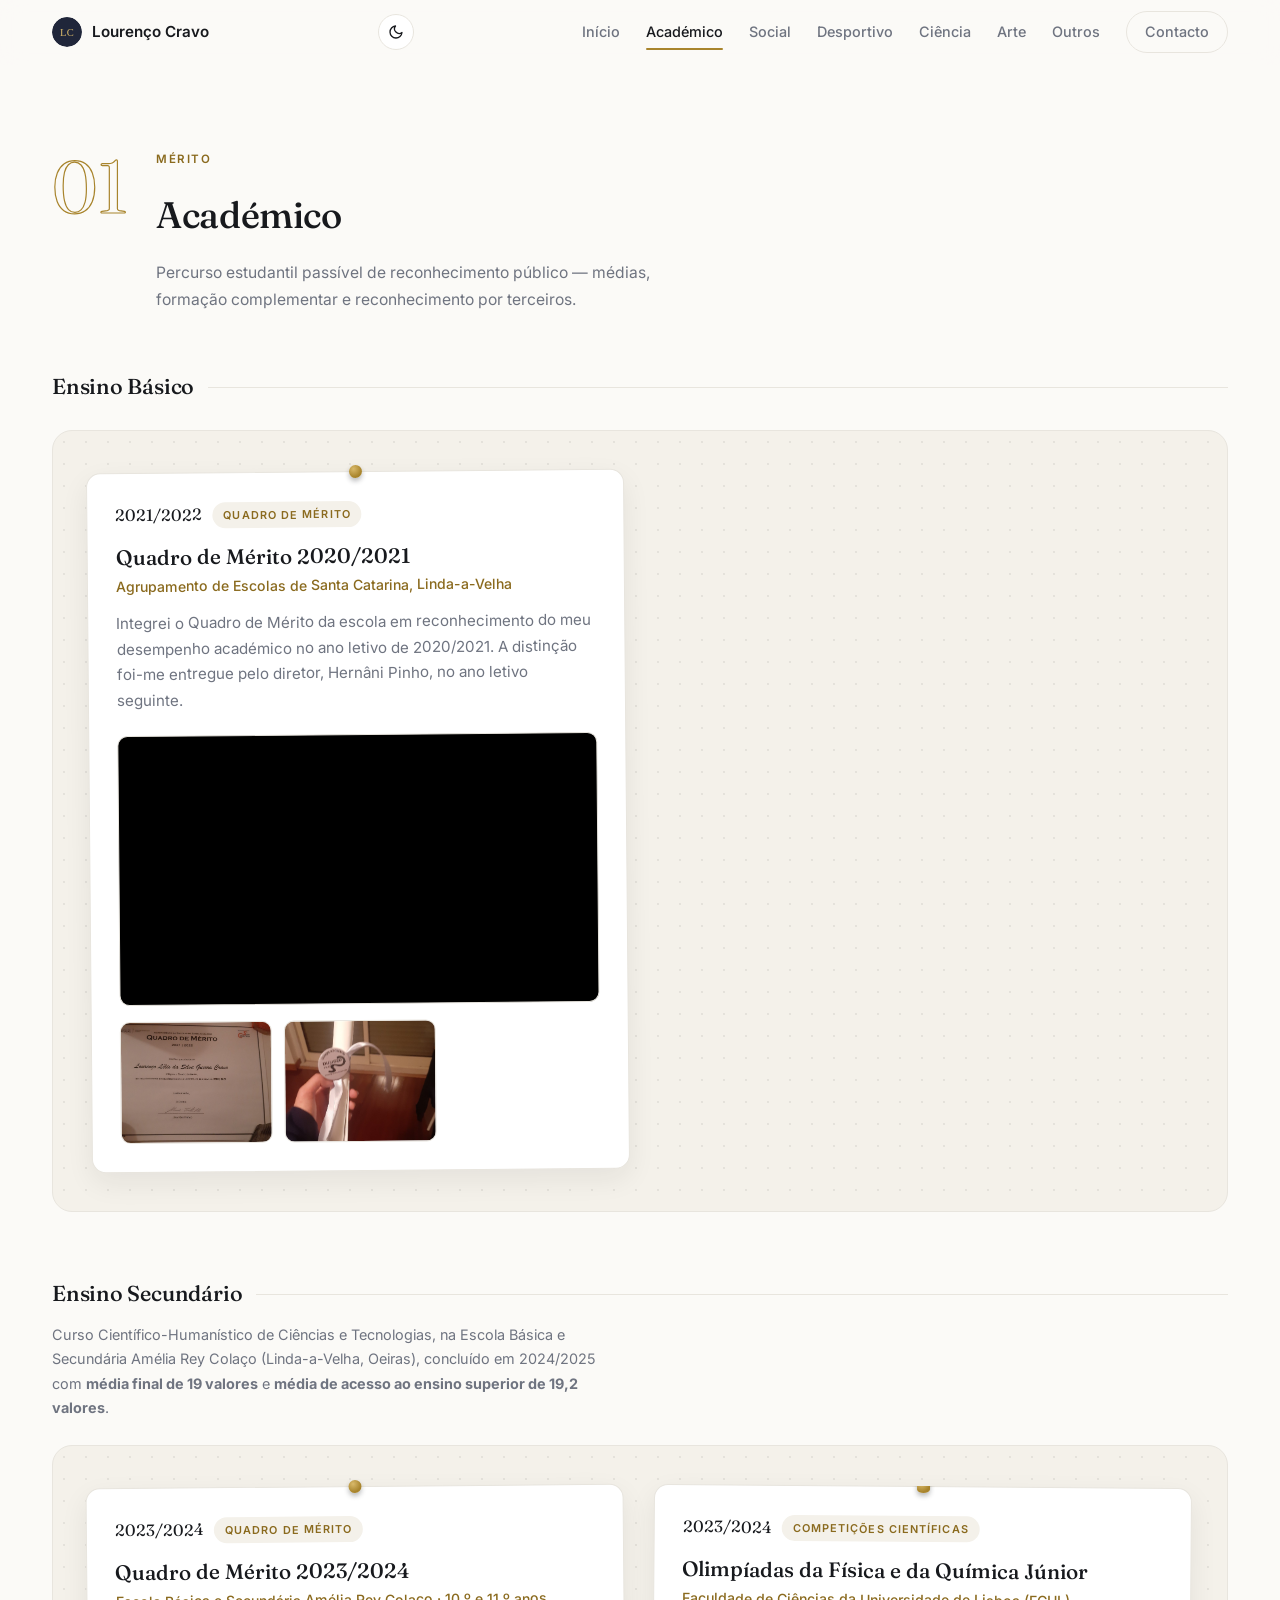
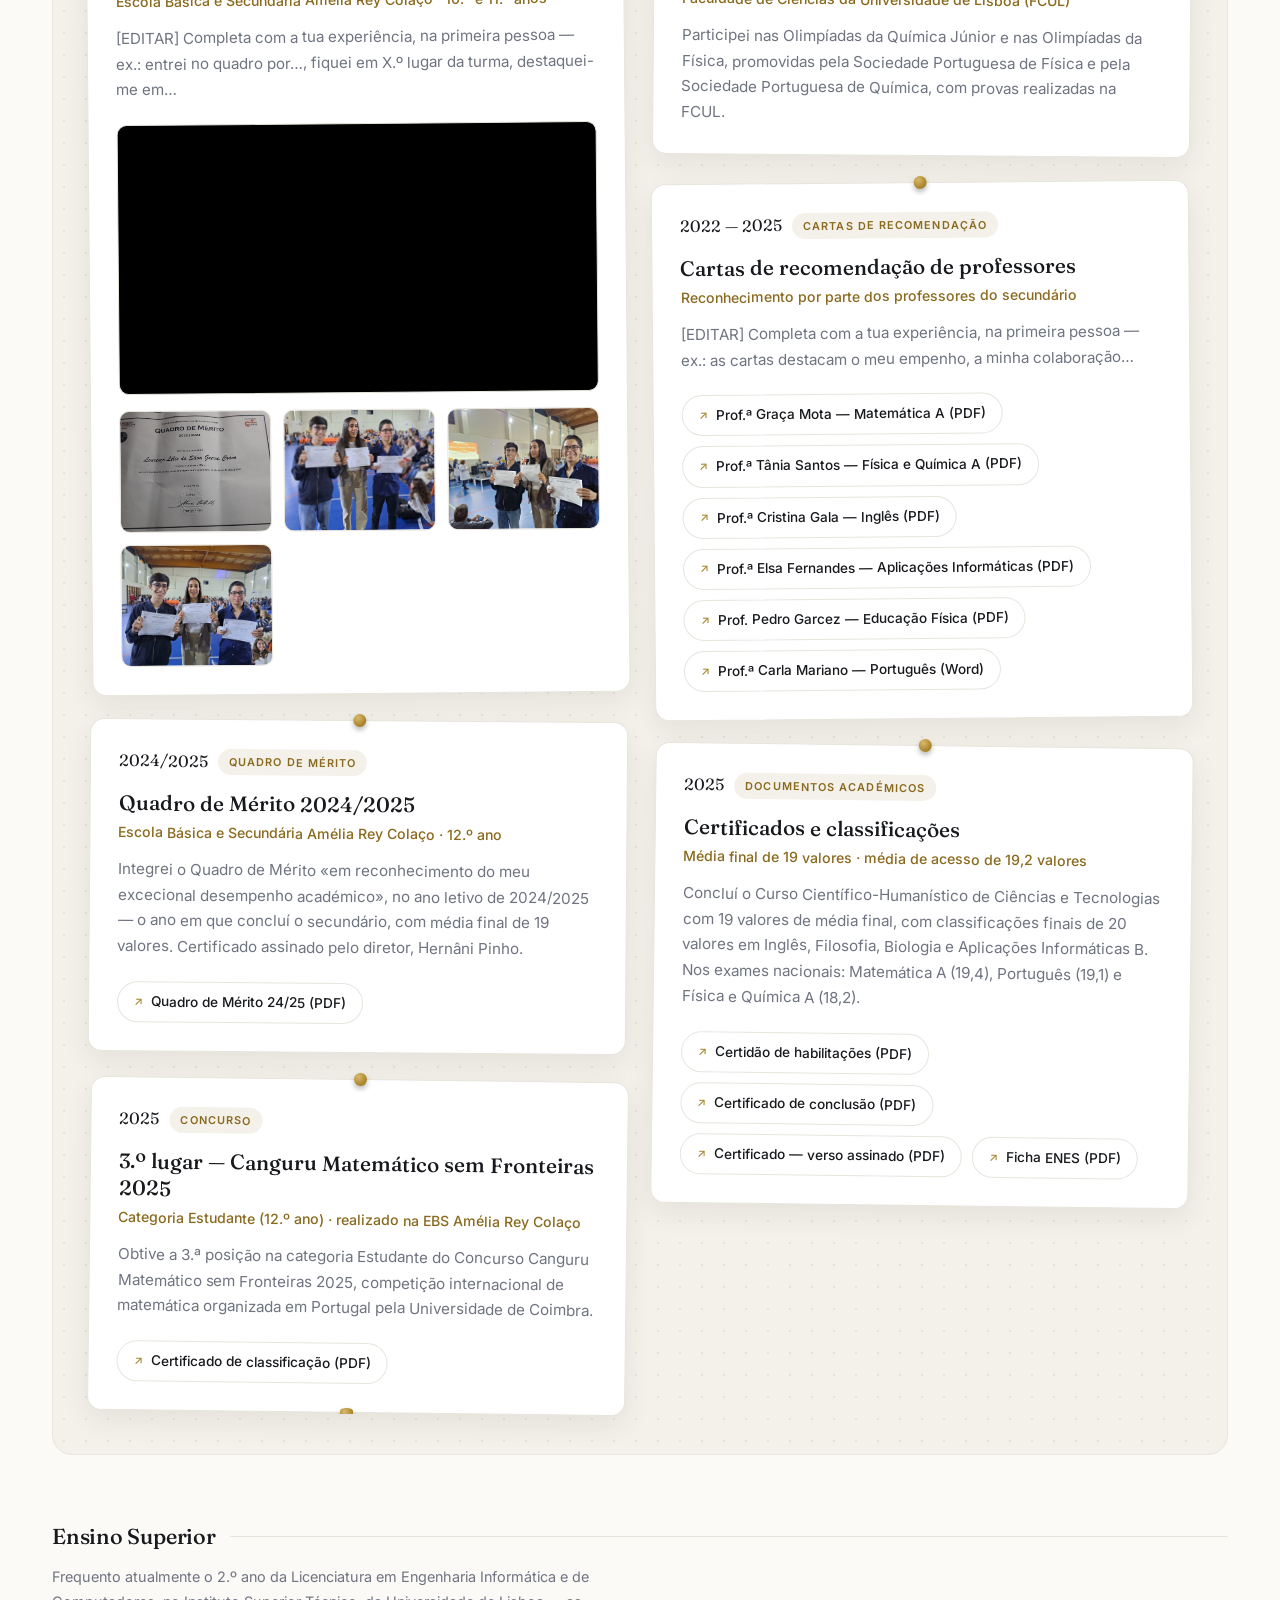
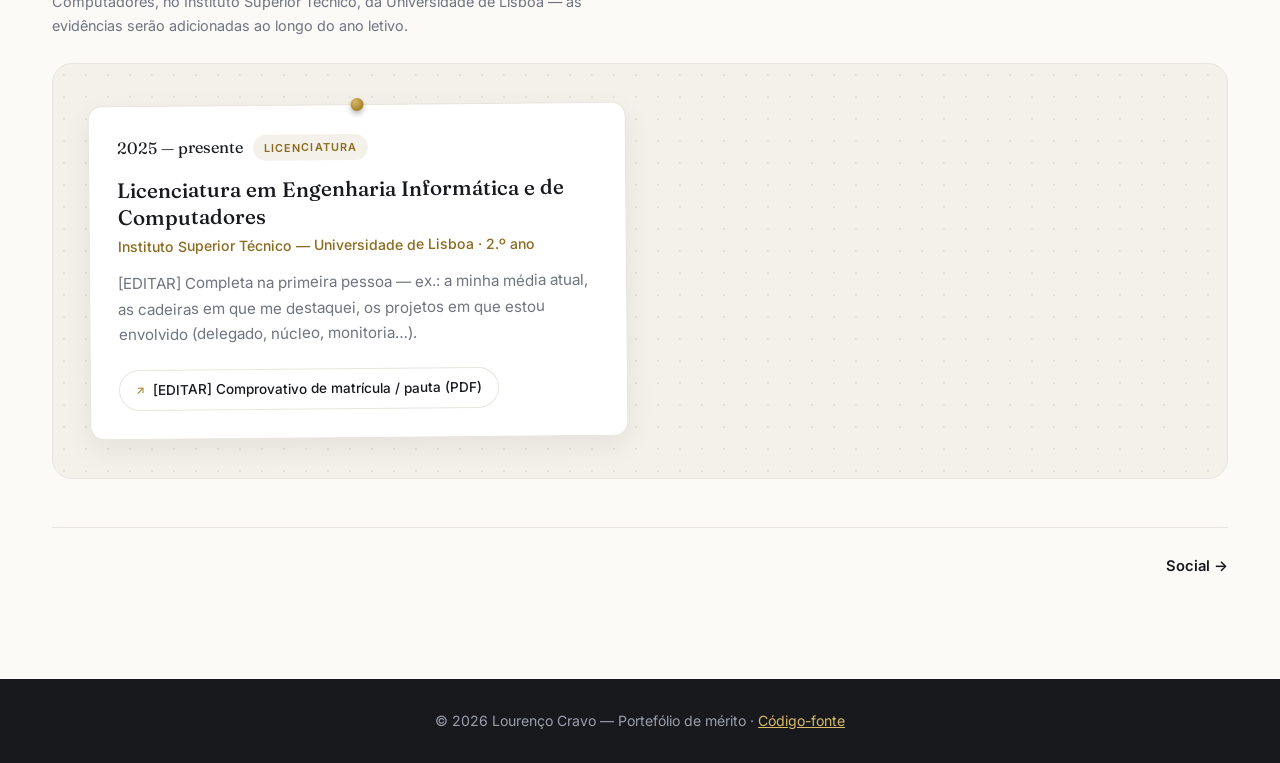
==== academico.html @ 65424a10 "Corrige alternador de tema: cache-busting de css/js (browsers tinham versões antigas em cache) e íco" ====
<!DOCTYPE html>
<html lang="pt">
<head>
  <meta charset="UTF-8">
  <meta name="viewport" content="width=device-width, initial-scale=1.0">
  <title>Mérito Académico — Lourenço Cravo</title>
  <meta name="description" content="Percurso académico de Lourenço Cravo: Quadros de Mérito no ensino básico e secundário, média final de 19 valores, média de acesso de 19,2 e 3.º lugar no Canguru Matemático 2025.">
  <meta property="og:title" content="Mérito Académico — Lourenço Cravo">
  <meta property="og:description" content="Quadros de Mérito, média final de 19 valores no secundário, média de acesso de 19,2 e 3.º lugar no Canguru Matemático 2025.">
  <meta property="og:type" content="website">
  <meta property="og:url" content="https://l-cravo.github.io/personal-portefolio/academico.html">
  <link rel="icon" href="assets/img/avatar.svg" type="image/svg+xml">
  <link rel="preconnect" href="https://fonts.googleapis.com">
  <link rel="preconnect" href="https://fonts.gstatic.com" crossorigin>
  <link href="https://fonts.googleapis.com/css2?family=Fraunces:opsz,wght@9..144,400;9..144,500;9..144,600&family=Inter:wght@400;500;600&display=swap" rel="stylesheet">
  <link rel="stylesheet" href="css/style.css?v=20261022">
</head>
<body>

  <header class="nav" id="nav">
    <div class="container nav-inner">
      <a href="index.html" class="brand">
        <img src="assets/img/avatar.svg" alt="" class="brand-avatar">
        <span>Lourenço Cravo</span>
      </a>
      <button class="theme-toggle" id="themeToggle" aria-label="Alternar tema claro/escuro" title="Alternar tema">
          <svg class="icon-moon" xmlns="http://www.w3.org/2000/svg" viewBox="0 0 24 24" fill="none" stroke-width="2" stroke-linecap="round" stroke-linejoin="round" aria-hidden="true"><path d="M21 12.79A9 9 0 1 1 11.21 3 7 7 0 0 0 21 12.79z"/></svg>
          <svg class="icon-sun" xmlns="http://www.w3.org/2000/svg" viewBox="0 0 24 24" fill="none" stroke-width="2" stroke-linecap="round" stroke-linejoin="round" aria-hidden="true"><circle cx="12" cy="12" r="5"/><line x1="12" y1="1" x2="12" y2="3"/><line x1="12" y1="21" x2="12" y2="23"/><line x1="4.22" y1="4.22" x2="5.64" y2="5.64"/><line x1="18.36" y1="18.36" x2="19.78" y2="19.78"/><line x1="1" y1="12" x2="3" y2="12"/><line x1="21" y1="12" x2="23" y2="12"/><line x1="4.22" y1="19.78" x2="5.64" y2="18.36"/><line x1="18.36" y1="5.64" x2="19.78" y2="4.22"/></svg>
        </button>
      <button class="nav-toggle" id="navToggle" aria-label="Abrir menu" aria-expanded="false">
        <span></span><span></span><span></span>
      </button>
      <nav class="nav-links" id="navLinks">
        <a href="index.html">Início</a>
        <a href="academico.html" class="active" aria-current="page">Académico</a>
        <a href="social.html">Social</a>
        <a href="desportivo.html">Desportivo</a>
        <a href="cientifico.html">Ciência</a>
        <a href="artistico.html">Arte</a>
        <a href="outros.html">Outros</a>
        <a href="index.html#contacto" class="nav-cta">Contacto</a>
      </nav>
    </div>
  </header>

  <main class="page">
    <div class="container">
      <header class="merit-head">
        <span class="merit-num" aria-hidden="true">01</span>
        <div>
          <p class="kicker">Mérito</p>
          <h2 class="section-title">Académico</h2>
          <p class="merit-criteria">Percurso estudantil passível de reconhecimento público — médias, formação complementar e reconhecimento por terceiros.</p>
        </div>
      </header>

      <!-- ==================== ENSINO BÁSICO ==================== -->
      <div class="subcat">
        <h2>Ensino Básico</h2>
      </div>

      <div class="board-wrap">
        <div class="board">
          <article class="board-card reveal">
            <div class="entry-meta">
              <span class="entry-year">2021/2022</span>
              <span class="entry-tag">Quadro de Mérito</span>
            </div>
            <div class="entry-body">
              <h3>Quadro de Mérito 2020/2021</h3>
              <p class="entry-sub">Agrupamento de Escolas de Santa Catarina, Linda-a-Velha</p>
              <p class="entry-desc">Integrei o Quadro de Mérito da escola em reconhecimento do meu desempenho académico no ano letivo de 2020/2021. A distinção foi-me entregue pelo diretor, Hernâni Pinho, no ano letivo seguinte.</p>
              <div class="entry-media">
                <div class="media-video">
                  <iframe src="https://www.youtube-nocookie.com/embed/e_sgyCr1mlU" title="Entrega do Quadro de Mérito 2020/2021" loading="lazy"
                    allow="accelerometer; autoplay; clipboard-write; encrypted-media; gyroscope; picture-in-picture" allowfullscreen></iframe>
                </div>
                <div class="media-photos">
                  <figure class="photo-thumb"><img src="assets/img/academico/diploma-aberto-2021-2022.jpg" alt="Quadro de Mérito 2020/2021 — diploma aberto"></figure>
                  <figure class="photo-thumb"><img src="assets/img/academico/diploma-enrolado-2021-2022.jpg" alt="Quadro de Mérito 2020/2021 — diploma enrolado"></figure>
                </div>
              </div>
            </div>
          </article>
        </div>
      </div>

      <!-- ==================== ENSINO SECUNDÁRIO ==================== -->
      <div class="subcat">
        <h2>Ensino Secundário</h2>
      </div>
      <p class="subcat-note">Curso Científico-Humanístico de Ciências e Tecnologias, na Escola Básica e Secundária Amélia Rey Colaço (Linda-a-Velha, Oeiras), concluído em 2024/2025 com <strong>média final de 19 valores</strong> e <strong>média de acesso ao ensino superior de 19,2 valores</strong>.</p>

      <div class="board-wrap">
        <div class="board">
          <article class="board-card reveal">
            <div class="entry-meta">
              <span class="entry-year">2023/2024</span>
              <span class="entry-tag">Quadro de Mérito</span>
            </div>
            <div class="entry-body">
              <h3>Quadro de Mérito 2023/2024</h3>
              <p class="entry-sub">Escola Básica e Secundária Amélia Rey Colaço · 10.º e 11.º anos</p>
              <p class="entry-desc">[EDITAR] Completa com a tua experiência, na primeira pessoa — ex.: entrei no quadro por…, fiquei em X.º lugar da turma, destaquei-me em…</p>
              <div class="entry-media">
                <div class="media-video">
                  <iframe src="https://www.youtube-nocookie.com/embed/zHpFXV3lwe8" title="Quadro de Mérito 23/24 — Folkzitas" loading="lazy"
                    allow="accelerometer; autoplay; clipboard-write; encrypted-media; gyroscope; picture-in-picture" allowfullscreen></iframe>
                </div>
                <div class="media-photos">
                  <figure class="photo-thumb"><img src="assets/img/academico/quadro-merito-2324.jpg" alt="Quadro de Mérito 2023/2024"></figure>
                  <figure class="photo-thumb"><img src="assets/img/academico/quadro-merito-2324-foto-1.jpg" alt="Cerimónia do Quadro de Mérito 2023/2024 — foto 1"></figure>
                  <figure class="photo-thumb"><img src="assets/img/academico/quadro-merito-2324-foto-2.jpg" alt="Cerimónia do Quadro de Mérito 2023/2024 — foto 2"></figure>
                  <figure class="photo-thumb"><img src="assets/img/academico/quadro-merito-2324-foto-3.jpg" alt="Cerimónia do Quadro de Mérito 2023/2024 — foto 3"></figure>
                </div>
              </div>
            </div>
          </article>

          <article class="board-card reveal">
            <div class="entry-meta">
              <span class="entry-year">2024/2025</span>
              <span class="entry-tag">Quadro de Mérito</span>
            </div>
            <div class="entry-body">
              <h3>Quadro de Mérito 2024/2025</h3>
              <p class="entry-sub">Escola Básica e Secundária Amélia Rey Colaço · 12.º ano</p>
              <p class="entry-desc">Integrei o Quadro de Mérito «em reconhecimento do meu excecional desempenho académico», no ano letivo de 2024/2025 — o ano em que concluí o secundário, com média final de 19 valores. Certificado assinado pelo diretor, Hernâni Pinho.</p>
              <div class="entry-media">
                <div class="media-docs">
                  <a class="doc-chip" href="assets/docs/academico/quadro-merito-2425.pdf" target="_blank" rel="noopener">Quadro de Mérito 24/25 (PDF)</a>
                </div>
              </div>
            </div>
          </article>

          <article class="board-card reveal">
            <div class="entry-meta">
              <span class="entry-year">2025</span>
              <span class="entry-tag">Concurso</span>
            </div>
            <div class="entry-body">
              <h3>3.º lugar — Canguru Matemático sem Fronteiras 2025</h3>
              <p class="entry-sub">Categoria Estudante (12.º ano) · realizado na EBS Amélia Rey Colaço</p>
              <p class="entry-desc">Obtive a 3.ª posição na categoria Estudante do Concurso Canguru Matemático sem Fronteiras 2025, competição internacional de matemática organizada em Portugal pela Universidade de Coimbra.</p>
              <div class="entry-media">
                <div class="media-docs">
                  <a class="doc-chip" href="assets/docs/academico/certificado-canguru-matematico.pdf" target="_blank" rel="noopener">Certificado de classificação (PDF)</a>
                </div>
              </div>
            </div>
          </article>

          <article class="board-card reveal">
            <div class="entry-meta">
              <span class="entry-year">2023/2024</span>
              <span class="entry-tag">Competições científicas</span>
            </div>
            <div class="entry-body">
              <h3>Olimpíadas da Física e da Química Júnior</h3>
              <p class="entry-sub">Faculdade de Ciências da Universidade de Lisboa (FCUL)</p>
              <p class="entry-desc">Participei nas Olimpíadas da Química Júnior e nas Olimpíadas da Física, promovidas pela Sociedade Portuguesa de Física e pela Sociedade Portuguesa de Química, com provas realizadas na FCUL.</p>
            </div>
          </article>

          <article class="board-card reveal">
            <div class="entry-meta">
              <span class="entry-year">2022 — 2025</span>
              <span class="entry-tag">Cartas de recomendação</span>
            </div>
            <div class="entry-body">
              <h3>Cartas de recomendação de professores</h3>
              <p class="entry-sub">Reconhecimento por parte dos professores do secundário</p>
              <p class="entry-desc">[EDITAR] Completa com a tua experiência, na primeira pessoa — ex.: as cartas destacam o meu empenho, a minha colaboração…</p>
              <div class="entry-media">
                <div class="media-docs">
                  <a class="doc-chip" href="assets/docs/academico/carta-graca-mota-matematica.pdf" target="_blank" rel="noopener">Prof.ª Graça Mota — Matemática A (PDF)</a>
                  <a class="doc-chip" href="assets/docs/academico/carta-tania-santos-fisica-quimica.pdf" target="_blank" rel="noopener">Prof.ª Tânia Santos — Física e Química A (PDF)</a>
                  <a class="doc-chip" href="assets/docs/academico/carta-cristina-gala-ingles.pdf" target="_blank" rel="noopener">Prof.ª Cristina Gala — Inglês (PDF)</a>
                  <a class="doc-chip" href="assets/docs/academico/carta-elsa-fernandes-aplicacoes-informaticas.pdf" target="_blank" rel="noopener">Prof.ª Elsa Fernandes — Aplicações Informáticas (PDF)</a>
                  <a class="doc-chip" href="assets/docs/academico/carta-pedro-garcez-educacao-fisica.pdf" target="_blank" rel="noopener">Prof. Pedro Garcez — Educação Física (PDF)</a>
                  <a class="doc-chip" href="assets/docs/academico/carta-carla-mariano-portugues.docx" target="_blank" rel="noopener">Prof.ª Carla Mariano — Português (Word)</a>
                </div>
              </div>
            </div>
          </article>

          <article class="board-card reveal">
            <div class="entry-meta">
              <span class="entry-year">2025</span>
              <span class="entry-tag">Documentos académicos</span>
            </div>
            <div class="entry-body">
              <h3>Certificados e classificações</h3>
              <p class="entry-sub">Média final de 19 valores · média de acesso de 19,2 valores</p>
              <p class="entry-desc">Concluí o Curso Científico-Humanístico de Ciências e Tecnologias com 19 valores de média final, com classificações finais de 20 valores em Inglês, Filosofia, Biologia e Aplicações Informáticas B. Nos exames nacionais: Matemática A (19,4), Português (19,1) e Física e Química A (18,2).</p>
              <div class="entry-media">
                <div class="media-docs">
                  <a class="doc-chip" href="assets/docs/academico/certificado-habilitacoes.pdf" target="_blank" rel="noopener">Certidão de habilitações (PDF)</a>
                  <a class="doc-chip" href="assets/docs/academico/certificado-ensino-secundario.pdf" target="_blank" rel="noopener">Certificado de conclusão (PDF)</a>
                  <a class="doc-chip" href="assets/docs/academico/certificado-ensino-secundario-verso-assinado.pdf" target="_blank" rel="noopener">Certificado — verso assinado (PDF)</a>
                  <a class="doc-chip" href="assets/docs/academico/ficha-enes.pdf" target="_blank" rel="noopener">Ficha ENES (PDF)</a>
                </div>
              </div>
            </div>
          </article>

        </div>
      </div>

      <!-- ==================== ENSINO SUPERIOR ==================== -->
      <div class="subcat">
        <h2>Ensino Superior</h2>
      </div>
      <p class="subcat-note">Frequento atualmente o 2.º ano da Licenciatura em Engenharia Informática e de Computadores, no Instituto Superior Técnico, da Universidade de Lisboa — as evidências serão adicionadas ao longo do ano letivo.</p>

      <div class="board-wrap">
        <div class="board">
          <article class="board-card reveal">
            <div class="entry-meta">
              <span class="entry-year">2025 — presente</span>
              <span class="entry-tag">Licenciatura</span>
            </div>
            <div class="entry-body">
              <h3>Licenciatura em Engenharia Informática e de Computadores</h3>
              <p class="entry-sub">Instituto Superior Técnico — Universidade de Lisboa · 2.º ano</p>
              <p class="entry-desc">[EDITAR] Completa na primeira pessoa — ex.: a minha média atual, as cadeiras em que me destaquei, os projetos em que estou envolvido (delegado, núcleo, monitoria…).</p>
              <div class="entry-media">
                <div class="media-docs">
                  <a class="doc-chip" href="#" target="_blank" rel="noopener">[EDITAR] Comprovativo de matrícula / pauta (PDF)</a>
                </div>
              </div>
            </div>
          </article>
        </div>
      </div>

      <nav class="pager">
        <span></span>
        <span class="spacer"></span>
        <a href="social.html">Social →</a>
      </nav>
    </div>
  </main>

  <footer class="footer">
    <div class="container">
      <p>© <span id="year"></span> Lourenço Cravo — Portefólio de mérito · <a href="https://github.com/L-Cravo/personal-portefolio">Código-fonte</a></p>
    </div>
  </footer>

  <div class="lightbox" id="lightbox" aria-hidden="true">
    <button class="lightbox-close" id="lightboxClose" aria-label="Fechar">×</button>
    <img id="lightboxImg" src="" alt="">
  </div>

  <script src="js/main.js?v=20261022"></script>
</body>
</html>
---- css/style.css ----
/* ============================================================
   Portefólio de Mérito — Lourenço Cravo
   Site multi-página estático. Moderno e minimalista,
   com eventos apresentados em "quadro de anúncios".
   ============================================================ */

:root {
  --ink: #17191d;
  --muted: #6f7480;
  --accent: #a8842c;
  --accent-ink: #8a6a1e;
  --bg: #fbfaf7;
  --surface: #ffffff;
  --line: #e8e5de;
  --radius: 14px;
  --font-display: "Fraunces", Georgia, serif;
  --font-body: "Inter", system-ui, -apple-system, sans-serif;
}

* { margin: 0; padding: 0; box-sizing: border-box; }

html { scroll-behavior: smooth; scroll-padding-top: 96px; }

body {
  font-family: var(--font-body);
  color: var(--ink);
  background: var(--bg);
  line-height: 1.7;
  font-size: 16px;
  -webkit-font-smoothing: antialiased;
}

img { max-width: 100%; display: block; }
a { color: inherit; }

.container { max-width: 1240px; margin: 0 auto; padding: 0 32px; }

/* ---------- Botões ---------- */
.btn {
  display: inline-block;
  background: var(--ink);
  color: #fff;
  font-weight: 500;
  font-size: 0.92rem;
  padding: 12px 24px;
  border-radius: 999px;
  text-decoration: none;
  transition: transform 0.15s ease, opacity 0.15s ease;
}
.btn:hover { transform: translateY(-2px); opacity: 0.9; }
.btn-ghost {
  background: transparent;
  color: inherit;
  border: 1px solid var(--line);
}
.btn-ghost:hover { border-color: var(--ink); opacity: 1; }

/* ---------- Navegação ---------- */
.nav {
  position: fixed;
  inset: 0 0 auto 0;
  z-index: 100;
  background: rgba(251, 250, 247, 0.85);
  backdrop-filter: blur(12px);
  -webkit-backdrop-filter: blur(12px);
  border-bottom: 1px solid transparent;
  transition: border-color 0.2s ease;
}
.nav.scrolled { border-bottom-color: var(--line); }
.nav-inner {
  display: flex;
  align-items: center;
  justify-content: space-between;
  height: 64px;
}
.brand {
  display: flex;
  align-items: center;
  gap: 10px;
  font-weight: 600;
  font-size: 0.95rem;
  text-decoration: none;
  color: var(--ink);
}
.brand-avatar { width: 30px; height: 30px; border-radius: 50%; }
.nav-links { display: flex; align-items: center; gap: 26px; }
.nav-links a { position: relative; text-decoration: none; color: var(--muted); font-size: 0.9rem; font-weight: 500; transition: color 0.15s ease; }
.nav-links a:hover, .nav-links a.active { color: var(--ink); }
.nav-links a.active::after {
  content: "";
  position: absolute;
  left: 0; right: 0; bottom: -6px;
  height: 2px;
  background: var(--accent);
  border-radius: 2px;
}
.nav-cta {
  border: 1px solid var(--line);
  border-radius: 999px;
  padding: 8px 18px;
}
.nav-cta:hover { border-color: var(--ink); }
.nav-links a.nav-cta.active::after { display: none; }
.nav-links a.nav-cta.active { border-color: var(--ink); color: var(--ink); }

.nav-toggle {
  display: none;
  flex-direction: column;
  gap: 5px;
  background: none;
  border: 0;
  cursor: pointer;
  padding: 8px;
}

/* ---------- Alternador de tema ---------- */
.theme-toggle {
  background: var(--surface);
  border: 1px solid var(--line);
  border-radius: 50%;
  width: 36px; height: 36px;
  display: grid;
  place-items: center;
  cursor: pointer;
  padding: 0;
  color: var(--ink);
  transition: border-color 0.15s ease, transform 0.15s ease;
}
.theme-toggle:hover { border-color: var(--accent); transform: rotate(15deg); }
.theme-toggle svg {
  width: 16px; height: 16px;
  stroke: currentColor;
  fill: none;
}
.icon-sun { display: none; }
[data-theme="dark"] .icon-moon { display: none; }
[data-theme="dark"] .icon-sun { display: block; }
body { transition: background-color 0.25s ease, color 0.25s ease; }
.nav-toggle span {
  width: 22px; height: 1.5px;
  background: var(--ink);
  border-radius: 2px;
  transition: transform 0.2s ease, opacity 0.2s ease;
}
.nav-toggle.open span:nth-child(1) { transform: translateY(6.5px) rotate(45deg); }
.nav-toggle.open span:nth-child(2) { opacity: 0; }
.nav-toggle.open span:nth-child(3) { transform: translateY(-6.5px) rotate(-45deg); }

/* ---------- Hero (capa) ---------- */
.hero {
  padding: 180px 0 100px;
  border-bottom: 1px solid var(--line);
}
.hero-eyebrow {
  color: var(--accent-ink);
  font-weight: 600;
  letter-spacing: 0.14em;
  text-transform: uppercase;
  font-size: 0.72rem;
  margin-bottom: 26px;
}
.hero h1 {
  font-family: var(--font-display);
  font-weight: 500;
  font-size: clamp(3rem, 8vw, 5.4rem);
  line-height: 1.02;
  letter-spacing: -0.02em;
  margin-bottom: 24px;
}
.hero-tag { max-width: 54ch; color: var(--muted); font-size: 1.1rem; margin-bottom: 34px; }
.hero-actions { display: flex; gap: 14px; flex-wrap: wrap; }

.hero-facts {
  display: grid;
  grid-template-columns: repeat(auto-fit, minmax(150px, 1fr));
  gap: 1px;
  background: var(--line);
  border: 1px solid var(--line);
  border-radius: var(--radius);
  overflow: hidden;
  margin-top: 72px;
}
.hero-facts div { background: var(--surface); padding: 20px 22px; }
.hero-facts strong {
  display: block;
  font-family: var(--font-display);
  font-weight: 500;
  font-size: 1.15rem;
  color: var(--ink);
}
.hero-facts span {
  font-size: 0.78rem;
  color: var(--muted);
  text-transform: uppercase;
  letter-spacing: 0.08em;
}

/* ---------- Secções ---------- */
.section { padding: 96px 0; }
.section-alt { background: var(--surface); border-top: 1px solid var(--line); border-bottom: 1px solid var(--line); }

.kicker {
  color: var(--accent-ink);
  font-weight: 600;
  letter-spacing: 0.14em;
  text-transform: uppercase;
  font-size: 0.72rem;
  margin-bottom: 14px;
}
.section-title {
  font-family: var(--font-display);
  font-weight: 500;
  font-size: clamp(1.7rem, 3.5vw, 2.3rem);
  letter-spacing: -0.01em;
  margin-bottom: 14px;
}
.section-lead { color: var(--muted); max-width: 62ch; }

/* ---------- Página de mérito ---------- */
.page { padding: 150px 0 100px; }

.merit-head {
  display: flex;
  gap: 28px;
  align-items: flex-start;
  margin-bottom: 56px;
}
.merit-num {
  font-family: var(--font-display);
  font-size: clamp(3rem, 7vw, 4.6rem);
  font-weight: 400;
  line-height: 1;
  color: transparent;
  -webkit-text-stroke: 1.2px var(--accent);
  flex-shrink: 0;
  user-select: none;
}
.merit-criteria { color: var(--muted); font-size: 0.98rem; max-width: 56ch; }

/* ---------- Subcategorias (ex.: Ensino Básico / Secundário / Superior) ---------- */
.subcat {
  display: flex;
  align-items: baseline;
  gap: 14px;
  margin: 64px 0 24px;
}
.merit-head + .subcat { margin-top: 0; }
.subcat h2 {
  font-family: var(--font-display);
  font-weight: 500;
  font-size: 1.35rem;
  letter-spacing: -0.01em;
}
.subcat::after {
  content: "";
  flex: 1;
  height: 1px;
  background: var(--line);
  align-self: center;
}
.subcat-note { color: var(--muted); font-size: 0.9rem; margin: -14px 0 24px; max-width: 62ch; }

/* ---------- Placeholder de vídeo (à espera do YouTube) ---------- */
.media-video-ph {
  aspect-ratio: 16 / 9;
  display: grid;
  place-content: center;
  justify-items: center;
  gap: 10px;
  text-align: center;
  background: repeating-linear-gradient(45deg, #f0ede6, #f0ede6 12px, #e9e5da 12px, #e9e5da 24px);
  border: 2px dashed #cdc7b8;
  border-radius: 10px;
  color: var(--muted);
  font-size: 0.85rem;
  padding: 16px;
}
.media-video-ph-icon {
  width: 46px; height: 46px;
  border-radius: 50%;
  display: grid; place-items: center;
  background: var(--ink);
  color: #fff;
  font-size: 1.1rem;
}

/* ---------- Quadro de anúncios ---------- */
.board-wrap {
  background:
    radial-gradient(rgba(23, 25, 29, 0.07) 1px, transparent 1.5px) 0 0 / 22px 22px,
    #f4f1ea;
  border: 1px solid var(--line);
  border-radius: 20px;
  padding: 40px 36px;
}
.board { columns: 2 320px; column-gap: 26px; }

.board-card-wide { column-span: all; }

.board-card {
  position: relative;
  break-inside: avoid;
  margin-bottom: 26px;
  background: var(--surface);
  border: 1px solid var(--line);
  border-radius: var(--radius);
  padding: 28px;
  box-shadow: 0 10px 28px rgba(23, 25, 29, 0.07);
  transition: rotate 0.25s ease, transform 0.25s ease, box-shadow 0.25s ease;
}
.board-card:nth-child(odd)  { rotate: -0.5deg; }
.board-card:nth-child(even) { rotate: 0.45deg; }
.board-card:nth-child(3n)   { rotate: 0.7deg; }
.board-card:hover {
  rotate: 0deg;
  transform: translateY(-4px);
  box-shadow: 0 18px 40px rgba(23, 25, 29, 0.12);
}
/* alfinete */
.board-card::before {
  content: "";
  position: absolute;
  top: -7px;
  left: 50%;
  width: 13px; height: 13px;
  margin-left: -6.5px;
  border-radius: 50%;
  background: radial-gradient(circle at 35% 30%, #d9b96a, var(--accent) 65%);
  box-shadow: 0 3px 5px rgba(23, 25, 29, 0.3);
}

/* ---------- Cartão de evento ---------- */
.entry-meta {
  display: flex;
  flex-direction: row;
  flex-wrap: wrap;
  align-items: center;
  gap: 10px;
  margin-bottom: 14px;
}
.entry-year {
  font-family: var(--font-display);
  font-size: 1.02rem;
  color: var(--ink);
}
.entry-tag {
  font-size: 0.68rem;
  font-weight: 600;
  letter-spacing: 0.1em;
  text-transform: uppercase;
  color: var(--accent-ink);
  background: #f4f1ea;
  border-radius: 999px;
  padding: 4px 11px;
}
.board-card h3 {
  font-family: var(--font-display);
  font-weight: 500;
  font-size: 1.3rem;
  line-height: 1.3;
  margin-bottom: 4px;
}
.entry-sub { color: var(--accent-ink); font-size: 0.88rem; font-weight: 500; margin-bottom: 12px; }
.entry-desc { color: var(--muted); font-size: 0.95rem; }

/* ---------- Média dos eventos ---------- */
.entry-media { margin-top: 22px; display: grid; gap: 16px; }

.media-video {
  position: relative;
  aspect-ratio: 16 / 9;
  border-radius: 10px;
  overflow: hidden;
  border: 1px solid var(--line);
  background: #000;
}
.media-video iframe {
  position: absolute;
  inset: 0;
  width: 100%; height: 100%;
  border: 0;
}

.media-audio {
  width: 100%;
  height: 166px;
  border: 1px solid var(--line);
  border-radius: 10px;
}

.media-photos {
  display: grid;
  grid-template-columns: repeat(auto-fill, minmax(130px, 1fr));
  gap: 12px;
}.photo-thumb {
  border-radius: 10px;
  overflow: hidden;
  border: 1px solid var(--line);
  cursor: zoom-in;
  background: var(--surface);
}
.photo-thumb img {
  width: 100%;
  height: 120px;
  object-fit: cover;
  transition: transform 0.3s ease;
}
.photo-thumb:hover img { transform: scale(1.05); }

/* ---------- Página de galeria ---------- */
.gallery-grid {
  columns: 3 260px;
  column-gap: 14px;
}
.gallery-grid .photo-thumb {
  margin-bottom: 14px;
  cursor: zoom-in;
}
.gallery-grid .photo-thumb img {
  height: auto;
}

/* Grelha de vídeos na galeria */
.gallery-videos {
  display: grid;
  grid-template-columns: repeat(auto-fill, minmax(320px, 1fr));
  gap: 14px;
  margin-bottom: 18px;
}

.media-docs { display: flex; flex-wrap: wrap; gap: 10px; }

/* Player de áudio local */
.entry-audio {
  display: grid;
  gap: 6px;
  background: var(--surface);
  border: 1px solid var(--line);
  border-radius: 10px;
  padding: 12px 14px;
}
.entry-audio label {
  font-size: 0.85rem;
  font-weight: 600;
  color: var(--accent-ink);
}
.entry-audio audio {
  width: 100%;
  height: 36px;
}.doc-chip {
  display: inline-flex;
  align-items: center;
  gap: 8px;
  font-size: 0.85rem;
  font-weight: 500;
  text-decoration: none;
  color: var(--ink);
  border: 1px solid var(--line);
  border-radius: 999px;
  padding: 8px 16px;
  background: var(--surface);
  transition: border-color 0.15s ease, background 0.15s ease;
}
.doc-chip::before { content: "↗"; color: var(--accent); font-size: 0.85em; }
.doc-chip:hover { border-color: var(--accent); background: #fdfaf2; }

/* ---------- Navegação entre méritos (pager) ---------- */
.pager {
  display: flex;
  justify-content: space-between;
  align-items: center;
  gap: 16px;
  margin-top: 48px;
  padding-top: 26px;
  border-top: 1px solid var(--line);
}
.pager a {
  text-decoration: none;
  font-weight: 600;
  font-size: 0.92rem;
  color: var(--ink);
  transition: color 0.15s ease;
}
.pager a:hover { color: var(--accent-ink); }
.pager .spacer { flex: 1; }

/* ---------- Sobre ---------- */
.about-grid {
  display: grid;
  grid-template-columns: 1.3fr 1fr;
  gap: 56px;
  align-items: start;
  margin-top: 12px;
}
.about-text p { margin-bottom: 16px; }
.about-note {
  font-size: 0.9rem;
  color: var(--muted);
  border-left: 2px solid var(--accent);
  padding-left: 16px;
}
.about-facts { list-style: none; border-top: 1px solid var(--ink); }
.about-facts li {
  display: flex;
  justify-content: space-between;
  gap: 16px;
  padding: 14px 0;
  border-bottom: 1px solid var(--line);
  font-size: 0.95rem;
}
.about-facts strong { font-weight: 600; white-space: nowrap; }
.about-facts span { text-align: right; color: var(--muted); }

/* ---------- Cartões de mérito (capa) ---------- */
.merit-cards {
  display: grid;
  grid-template-columns: repeat(auto-fit, minmax(300px, 1fr));
  gap: 20px;
  margin-top: 40px;
}
.merit-card {
  background: var(--surface);
  border: 1px solid var(--line);
  border-radius: var(--radius);
  padding: 30px;
  text-decoration: none;
  transition: border-color 0.15s ease, transform 0.15s ease;
}
.merit-card:hover { border-color: var(--accent); transform: translateY(-3px); }
.merit-card-num {
  font-family: var(--font-display);
  font-size: 1.9rem;
  font-weight: 400;
  line-height: 1;
  color: transparent;
  -webkit-text-stroke: 1px var(--accent);
}
.merit-card h3 {
  font-family: var(--font-display);
  font-weight: 500;
  font-size: 1.2rem;
  margin: 14px 0 6px;
}
.merit-card p { color: var(--muted); font-size: 0.92rem; margin-bottom: 16px; }
.merit-card-link { font-size: 0.88rem; font-weight: 600; color: var(--accent-ink); }

/* ---------- Contacto / Footer ---------- */
.contacto-inner { text-align: center; }
.contacto-inner .section-lead { margin-left: auto; margin-right: auto; }
.contact-links {
  display: flex;
  gap: 14px;
  justify-content: center;
  flex-wrap: wrap;
  margin-top: 36px;
}

.footer {
  background: var(--ink);
  color: #9aa0ab;
  padding: 30px 0;
  font-size: 0.88rem;
  text-align: center;
}
.footer a { color: #d9b96a; }

/* ---------- Lightbox ---------- */
.lightbox {
  position: fixed;
  inset: 0;
  z-index: 200;
  background: rgba(15, 16, 19, 0.92);
  display: none;
  align-items: center;
  justify-content: center;
  padding: 32px;
}
.lightbox.open { display: flex; }
.lightbox img { max-width: 90vw; max-height: 85vh; border-radius: 10px; }
.lightbox-close {
  position: absolute;
  top: 18px; right: 24px;
  background: none;
  border: 0;
  color: #fff;
  font-size: 2.4rem;
  cursor: pointer;
  line-height: 1;
}

/* ---------- Animações reveal ---------- */
.reveal {
  opacity: 0;
  transform: translateY(16px);
  transition: opacity 0.55s ease, transform 0.55s ease, rotate 0.25s ease;
}
.reveal.visible { opacity: 1; transform: none; }
@media (prefers-reduced-motion: reduce) {
  .reveal { opacity: 1; transform: none; transition: none; }
  html { scroll-behavior: auto; }
}

/* ---------- Tema escuro ---------- */
[data-theme="dark"] {
  --ink: #eceef2;
  --muted: #9ba3af;
  --accent: #d3a93c;
  --accent-ink: #d9b96a;
  --bg: #131519;
  --surface: #1b1e24;
  --line: #2b3038;
}

[data-theme="dark"] .nav { background: rgba(19, 21, 25, 0.85); }

[data-theme="dark"] .btn { background: var(--accent); color: #131519; }
[data-theme="dark"] .btn:hover { opacity: 0.92; }
[data-theme="dark"] .hero-actions .btn-ghost { color: var(--ink); }

[data-theme="dark"] .section-alt { background: var(--surface); }

[data-theme="dark"] .board-wrap {
  background:
    radial-gradient(rgba(255, 255, 255, 0.07) 1px, transparent 1.5px) 0 0 / 22px 22px,
    #1d2127;
}

[data-theme="dark"] .entry-tag { background: #262b33; }

[data-theme="dark"] .doc-chip:hover { background: #23272f; }
[data-theme="dark"] .merit-card:hover,
[data-theme="dark"] .official-doc:hover { background: #20242b; }

[data-theme="dark"] .media-video-ph {
  background: repeating-linear-gradient(45deg, #1e2229, #1e2229 12px, #23272f 12px, #23272f 24px);
  border-color: #3a404b;
}
[data-theme="dark"] .media-video-ph-icon { background: var(--ink); color: #131519; }

[data-theme="dark"] .footer { background: #0d0e11; }

/* ---------- Responsivo ---------- */
@media (max-width: 760px) {
  .section { padding: 72px 0; }
  .hero { padding: 140px 0 72px; }
  .page { padding: 120px 0 80px; }
  .hero-facts { grid-template-columns: 1fr 1fr; }
  .about-grid { grid-template-columns: 1fr; gap: 32px; }
  .merit-head { gap: 18px; margin-bottom: 36px; }
  .board-wrap { padding: 26px 18px; }
  .pager a { max-width: 45%; }

  .nav-toggle { display: flex; }
  .nav-links {
    position: fixed;
    top: 64px; left: 0; right: 0;
    flex-direction: column;
    align-items: stretch;
    gap: 0;
    background: var(--bg);
    border-bottom: 1px solid var(--line);
    max-height: 0;
    overflow: hidden;
    transition: max-height 0.25s ease;
  }
  .nav-links.open { max-height: 420px; }
  .nav-links a { padding: 14px 24px; border-top: 1px solid var(--line); }
  .nav-links a.active::after { display: none; }
  .nav-links a.nav-cta { margin: 14px 24px; border-top: 0; text-align: center; }
}
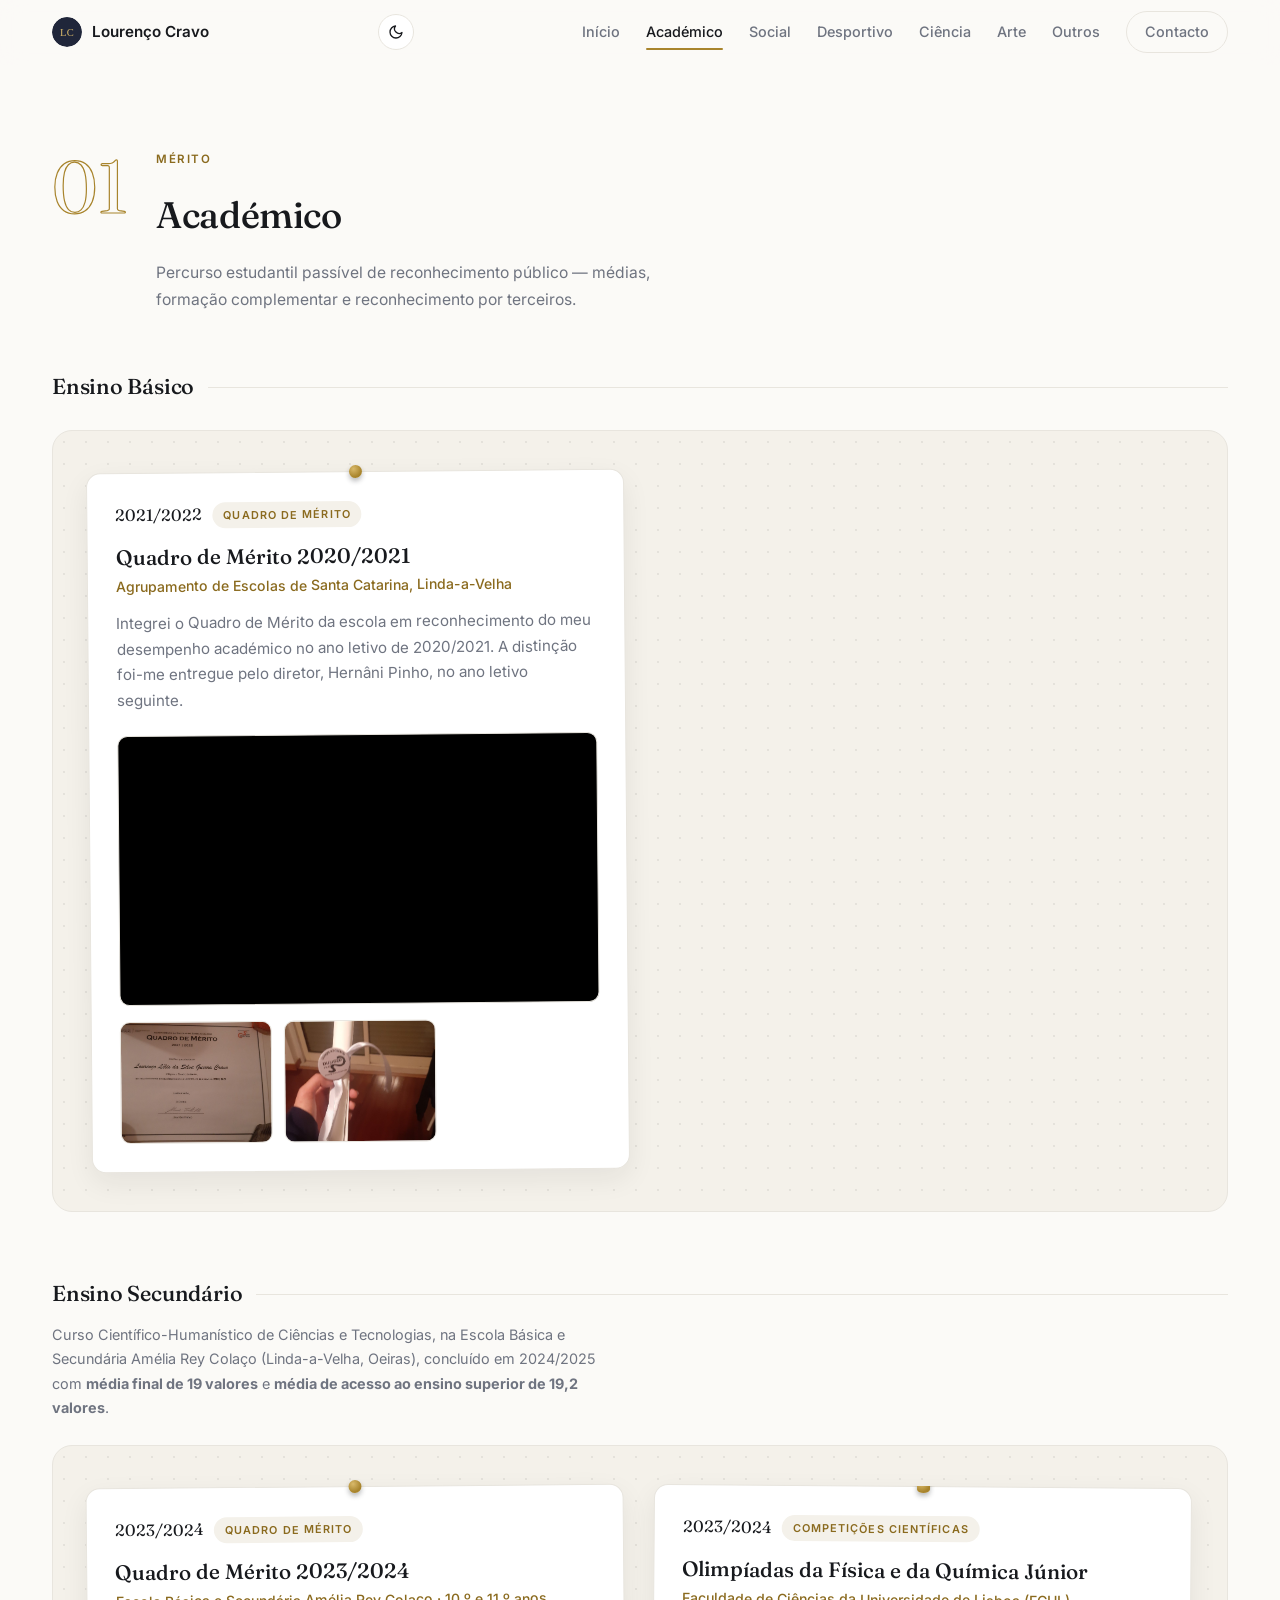
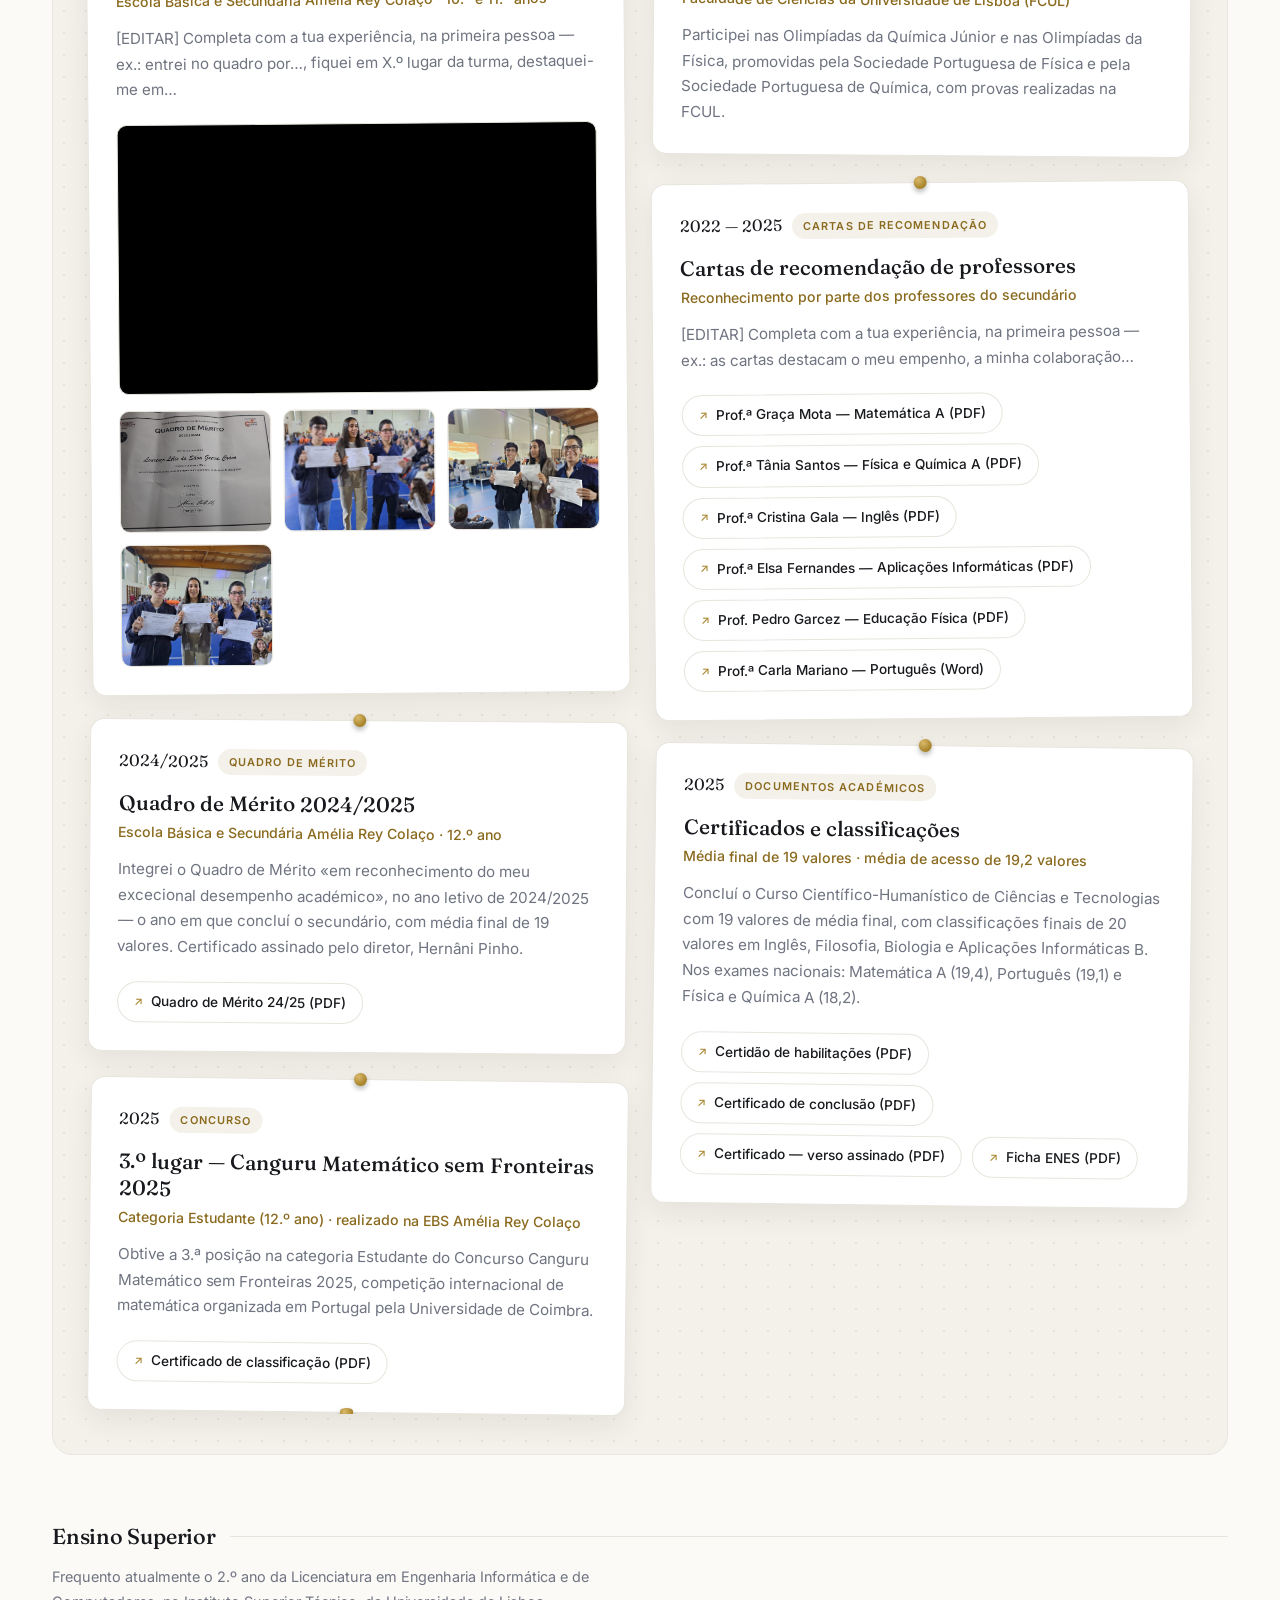
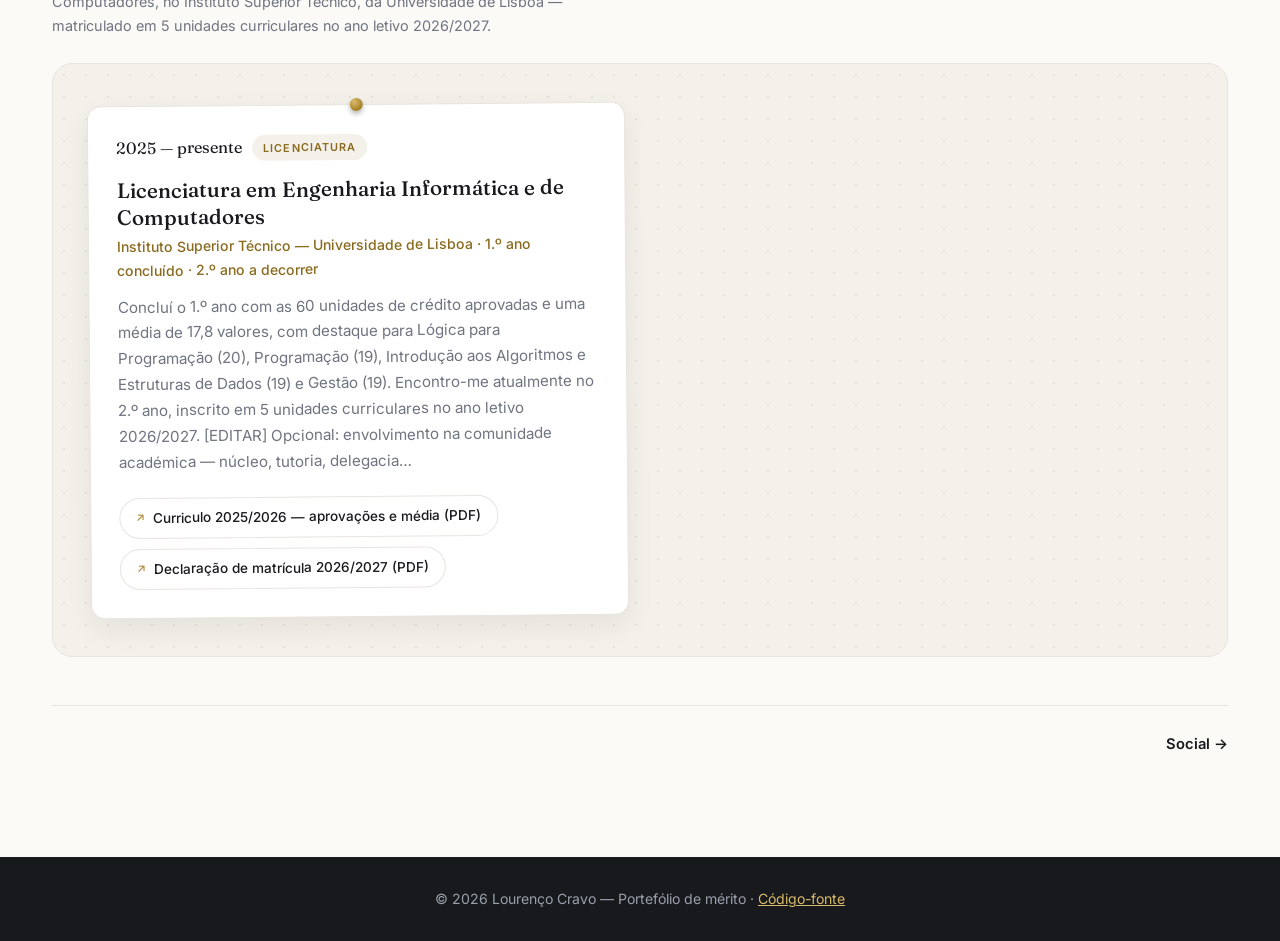
==== commit 162b0ab8: "Académico: Ensino Superior com factos reais — 60 ECTS, média 17,8 (1.º ano), 20 em Lógica; currículo" ====
--- a/academico.html
+++ b/academico.html
@@ -212,7 +212,7 @@
       <div class="subcat">
         <h2>Ensino Superior</h2>
       </div>
-      <p class="subcat-note">Frequento atualmente o 2.º ano da Licenciatura em Engenharia Informática e de Computadores, no Instituto Superior Técnico, da Universidade de Lisboa — as evidências serão adicionadas ao longo do ano letivo.</p>
+      <p class="subcat-note">Frequento atualmente o 2.º ano da Licenciatura em Engenharia Informática e de Computadores, no Instituto Superior Técnico, da Universidade de Lisboa — matriculado em 5 unidades curriculares no ano letivo 2026/2027.</p>
 
       <div class="board-wrap">
         <div class="board">
@@ -223,11 +223,12 @@
             </div>
             <div class="entry-body">
               <h3>Licenciatura em Engenharia Informática e de Computadores</h3>
-              <p class="entry-sub">Instituto Superior Técnico — Universidade de Lisboa · 2.º ano</p>
-              <p class="entry-desc">[EDITAR] Completa na primeira pessoa — ex.: a minha média atual, as cadeiras em que me destaquei, os projetos em que estou envolvido (delegado, núcleo, monitoria…).</p>
-              <div class="entry-media">
-                <div class="media-docs">
-                  <a class="doc-chip" href="#" target="_blank" rel="noopener">[EDITAR] Comprovativo de matrícula / pauta (PDF)</a>
+              <p class="entry-sub">Instituto Superior Técnico — Universidade de Lisboa · 1.º ano concluído · 2.º ano a decorrer</p>
+              <p class="entry-desc">Concluí o 1.º ano com as 60 unidades de crédito aprovadas e uma média de 17,8 valores, com destaque para Lógica para Programação (20), Programação (19), Introdução aos Algoritmos e Estruturas de Dados (19) e Gestão (19). Encontro-me atualmente no 2.º ano, inscrito em 5 unidades curriculares no ano letivo 2026/2027. [EDITAR] Opcional: envolvimento na comunidade académica — núcleo, tutoria, delegacia…</p>
+              <div class="entry-media">
+                <div class="media-docs">
+                  <a class="doc-chip" href="assets/docs/academico/curriculo-ist-2025-2026.pdf" target="_blank" rel="noopener">Curriculo 2025/2026 — aprovações e média (PDF)</a>
+                  <a class="doc-chip" href="assets/docs/academico/declaracao-matricula-ist-2026-2027.pdf" target="_blank" rel="noopener">Declaração de matrícula 2026/2027 (PDF)</a>
                 </div>
               </div>
             </div>
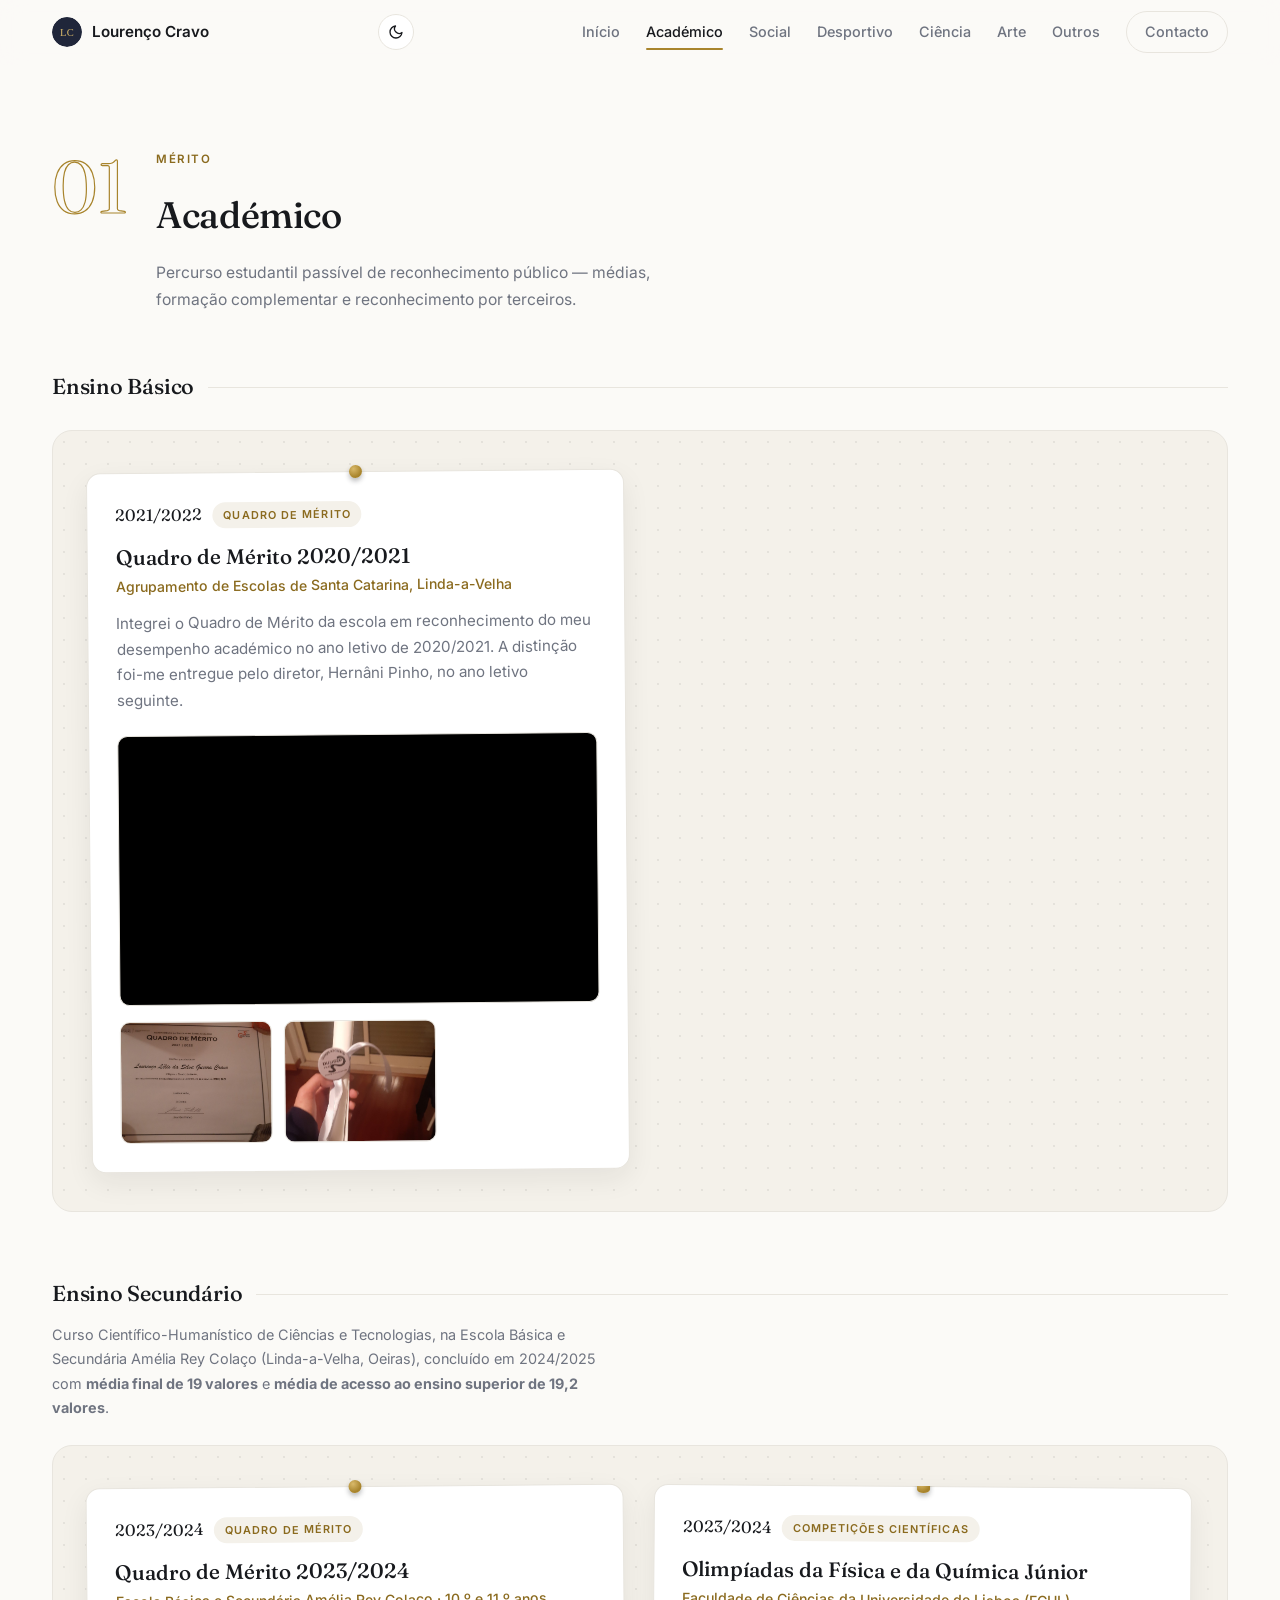
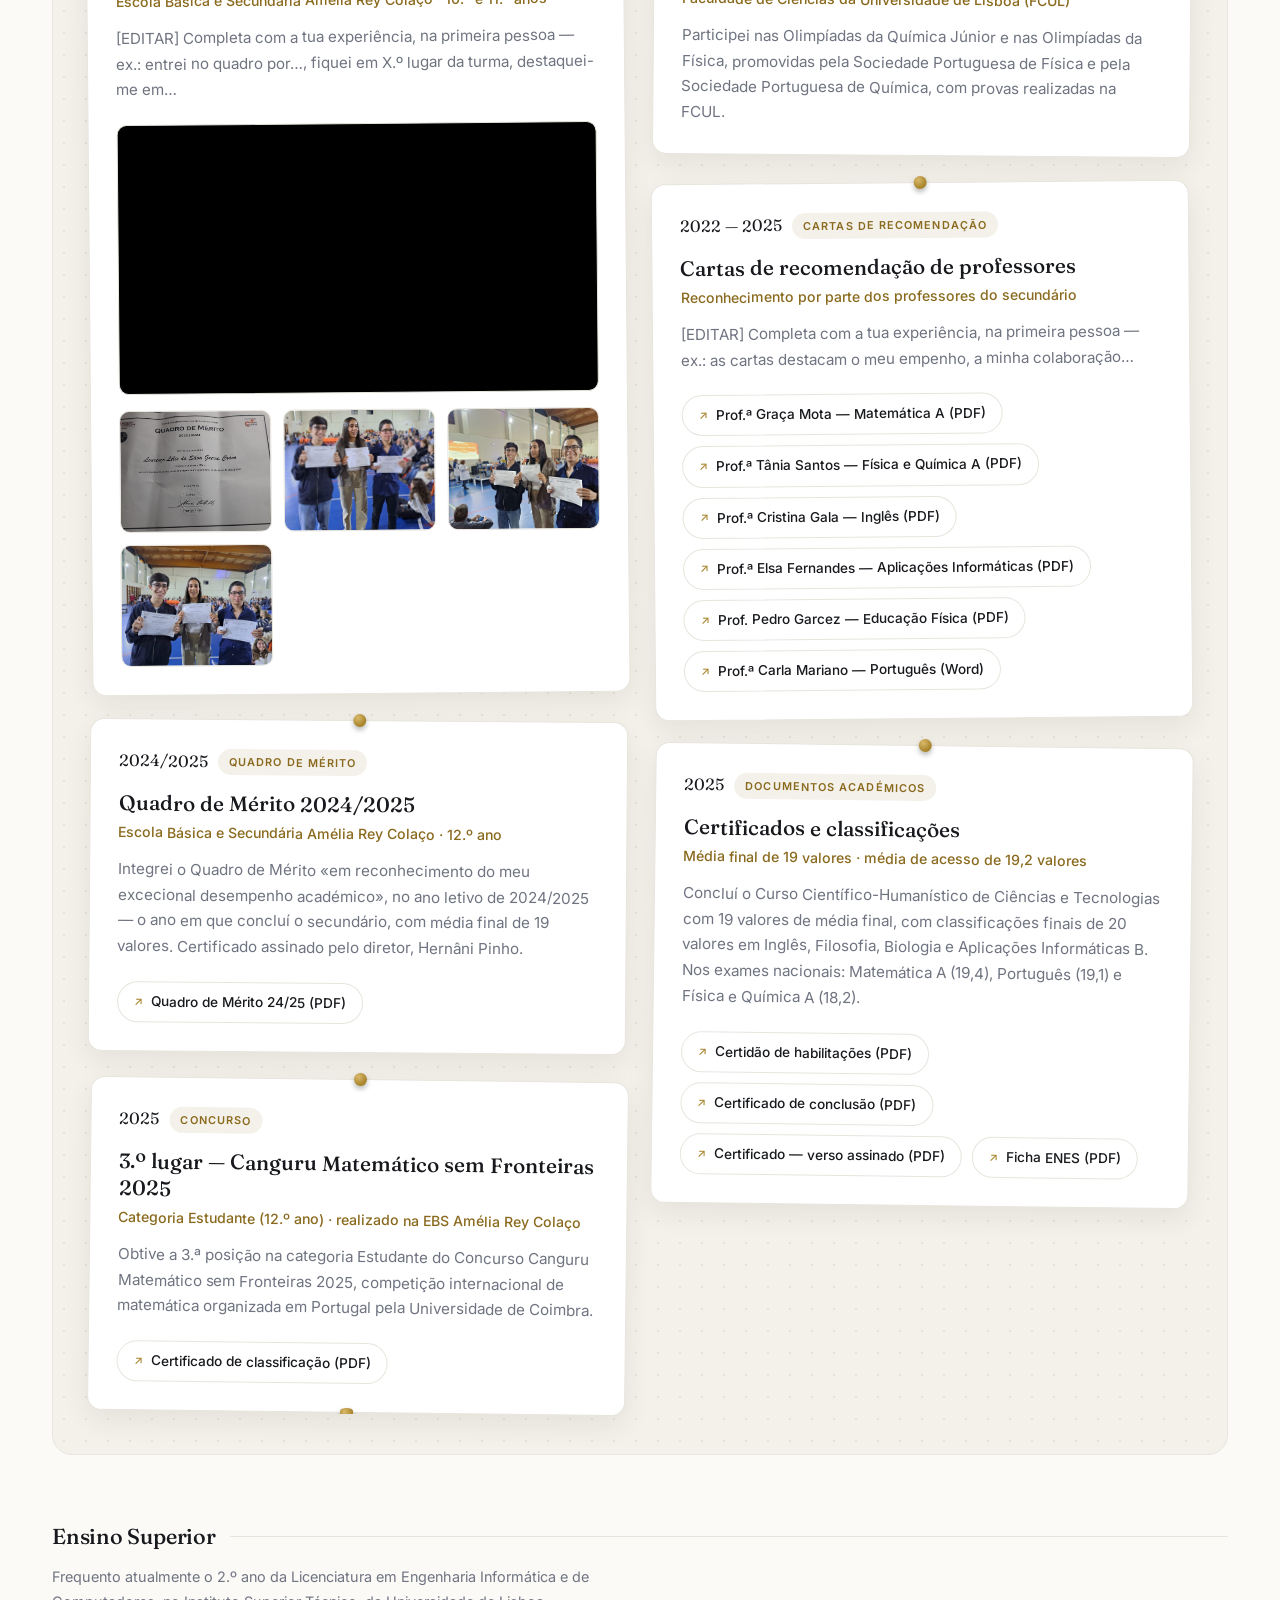
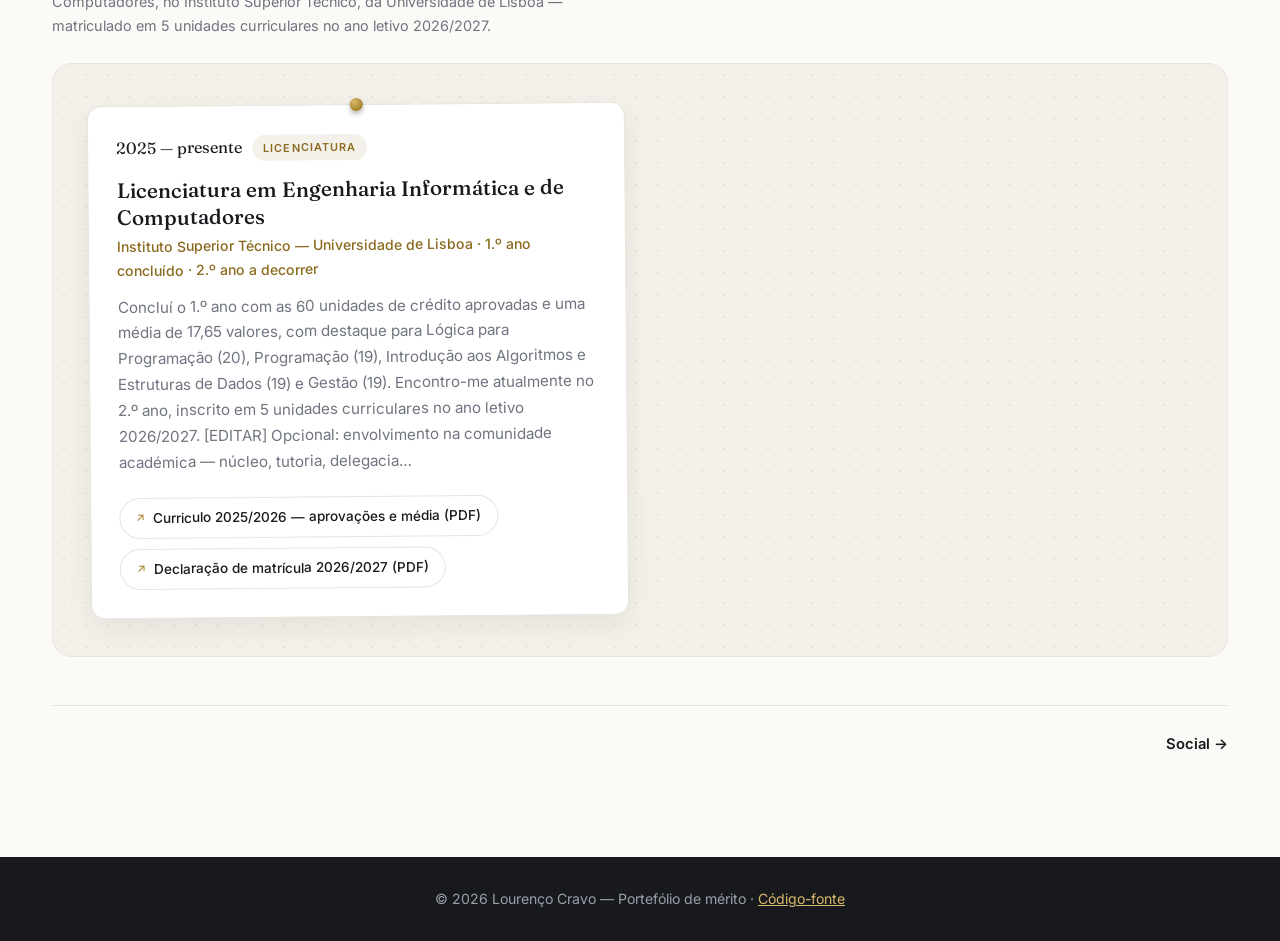
==== commit 184cc959: "Corrige média do 1.º ano no IST: 17,65 valores" ====
--- a/academico.html
+++ b/academico.html
@@ -224,7 +224,7 @@
             <div class="entry-body">
               <h3>Licenciatura em Engenharia Informática e de Computadores</h3>
               <p class="entry-sub">Instituto Superior Técnico — Universidade de Lisboa · 1.º ano concluído · 2.º ano a decorrer</p>
-              <p class="entry-desc">Concluí o 1.º ano com as 60 unidades de crédito aprovadas e uma média de 17,8 valores, com destaque para Lógica para Programação (20), Programação (19), Introdução aos Algoritmos e Estruturas de Dados (19) e Gestão (19). Encontro-me atualmente no 2.º ano, inscrito em 5 unidades curriculares no ano letivo 2026/2027. [EDITAR] Opcional: envolvimento na comunidade académica — núcleo, tutoria, delegacia…</p>
+              <p class="entry-desc">Concluí o 1.º ano com as 60 unidades de crédito aprovadas e uma média de 17,65 valores, com destaque para Lógica para Programação (20), Programação (19), Introdução aos Algoritmos e Estruturas de Dados (19) e Gestão (19). Encontro-me atualmente no 2.º ano, inscrito em 5 unidades curriculares no ano letivo 2026/2027. [EDITAR] Opcional: envolvimento na comunidade académica — núcleo, tutoria, delegacia…</p>
               <div class="entry-media">
                 <div class="media-docs">
                   <a class="doc-chip" href="assets/docs/academico/curriculo-ist-2025-2026.pdf" target="_blank" rel="noopener">Curriculo 2025/2026 — aprovações e média (PDF)</a>
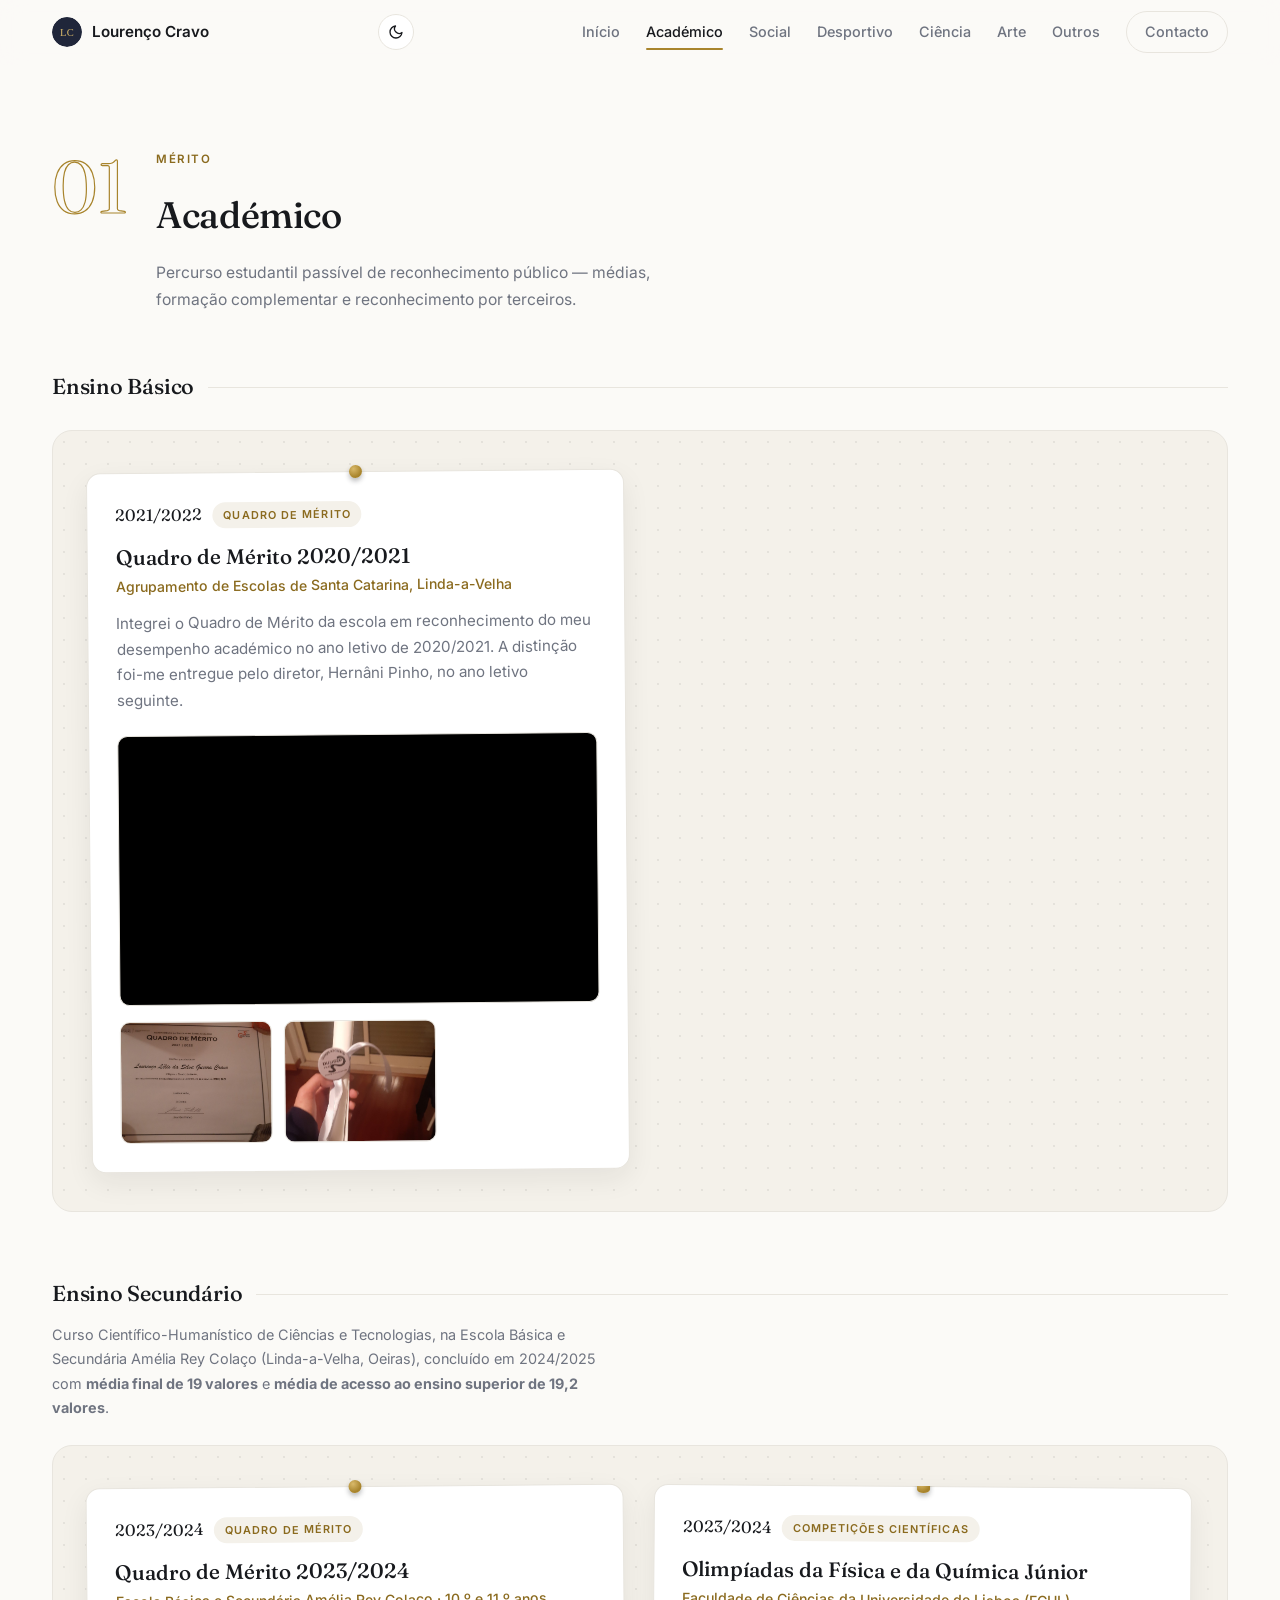
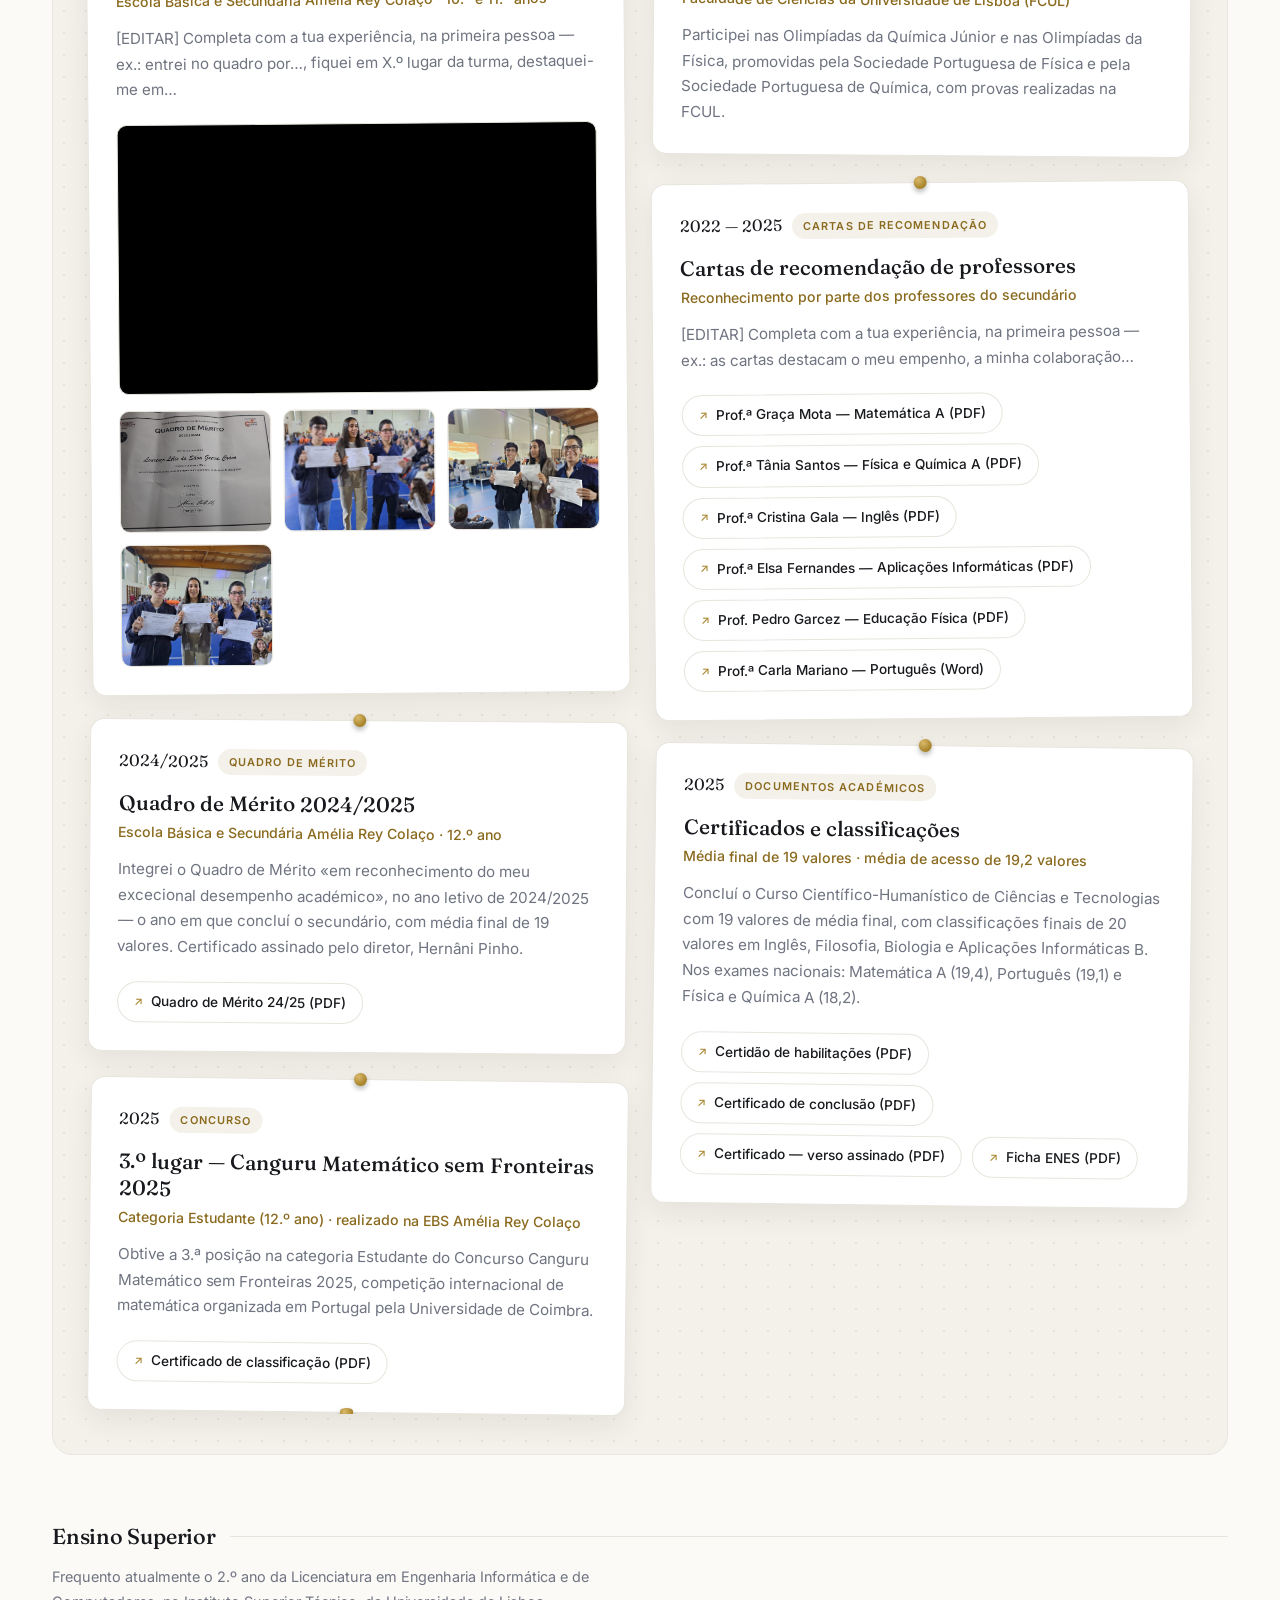
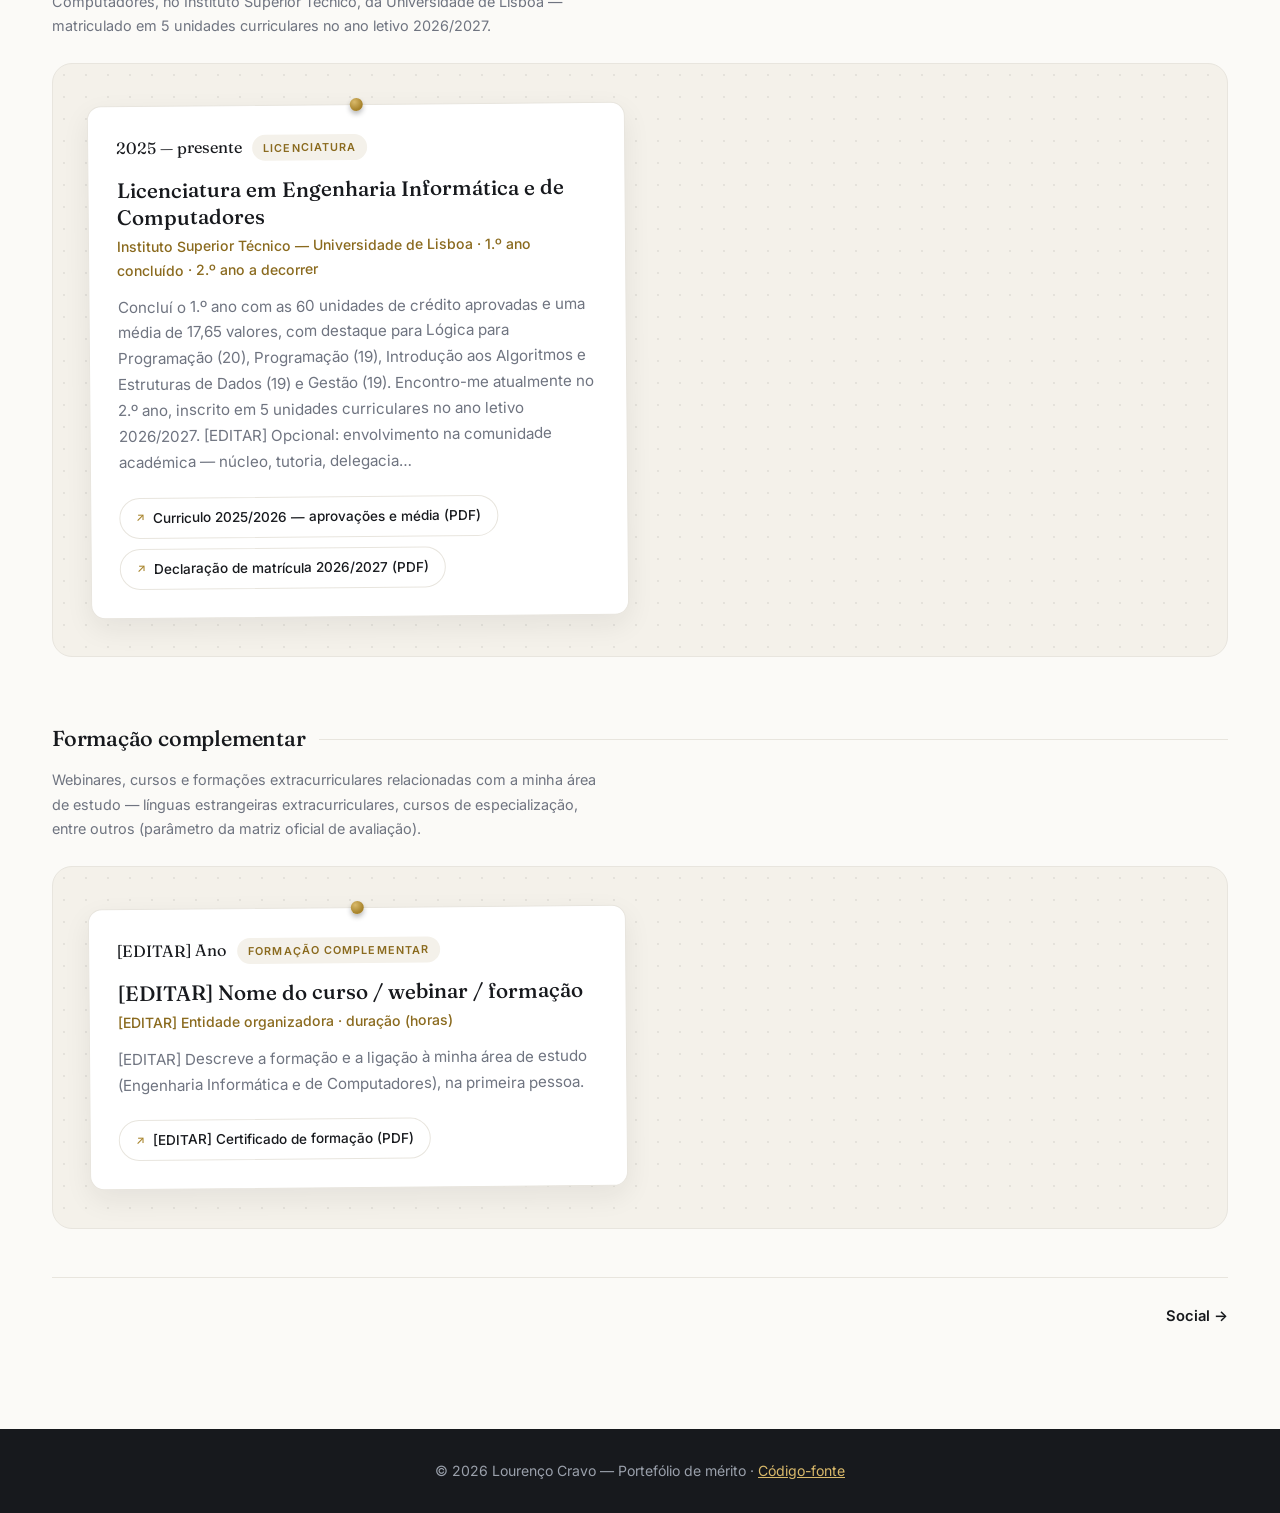
==== commit 75df2178: "Académico: nova subsecção «Formação complementar» (parâmetro da matriz oficial), pronta a preencher" ====
--- a/academico.html
+++ b/academico.html
@@ -236,6 +236,35 @@
         </div>
       </div>
 
+      <!-- ==================== FORMAÇÃO COMPLEMENTAR ==================== -->
+      <div class="subcat">
+        <h2>Formação complementar</h2>
+      </div>
+      <p class="subcat-note">Webinares, cursos e formações extracurriculares relacionadas com a minha área de estudo — línguas estrangeiras extracurriculares, cursos de especialização, entre outros (parâmetro da matriz oficial de avaliação).</p>
+
+      <div class="board-wrap">
+        <div class="board">
+          <article class="board-card reveal">
+            <div class="entry-meta">
+              <span class="entry-year">[EDITAR] Ano</span>
+              <span class="entry-tag">Formação complementar</span>
+            </div>
+            <div class="entry-body">
+              <h3>[EDITAR] Nome do curso / webinar / formação</h3>
+              <p class="entry-sub">[EDITAR] Entidade organizadora · duração (horas)</p>
+              <p class="entry-desc">[EDITAR] Descreve a formação e a ligação à minha área de estudo (Engenharia Informática e de Computadores), na primeira pessoa.</p>
+              <div class="entry-media">
+                <div class="media-docs">
+                  <a class="doc-chip" href="#" target="_blank" rel="noopener">[EDITAR] Certificado de formação (PDF)</a>
+                </div>
+              </div>
+            </div>
+          </article>
+
+          <!-- Para adicionar mais formações, duplica o bloco <article> acima. -->
+        </div>
+      </div>
+
       <nav class="pager">
         <span></span>
         <span class="spacer"></span>
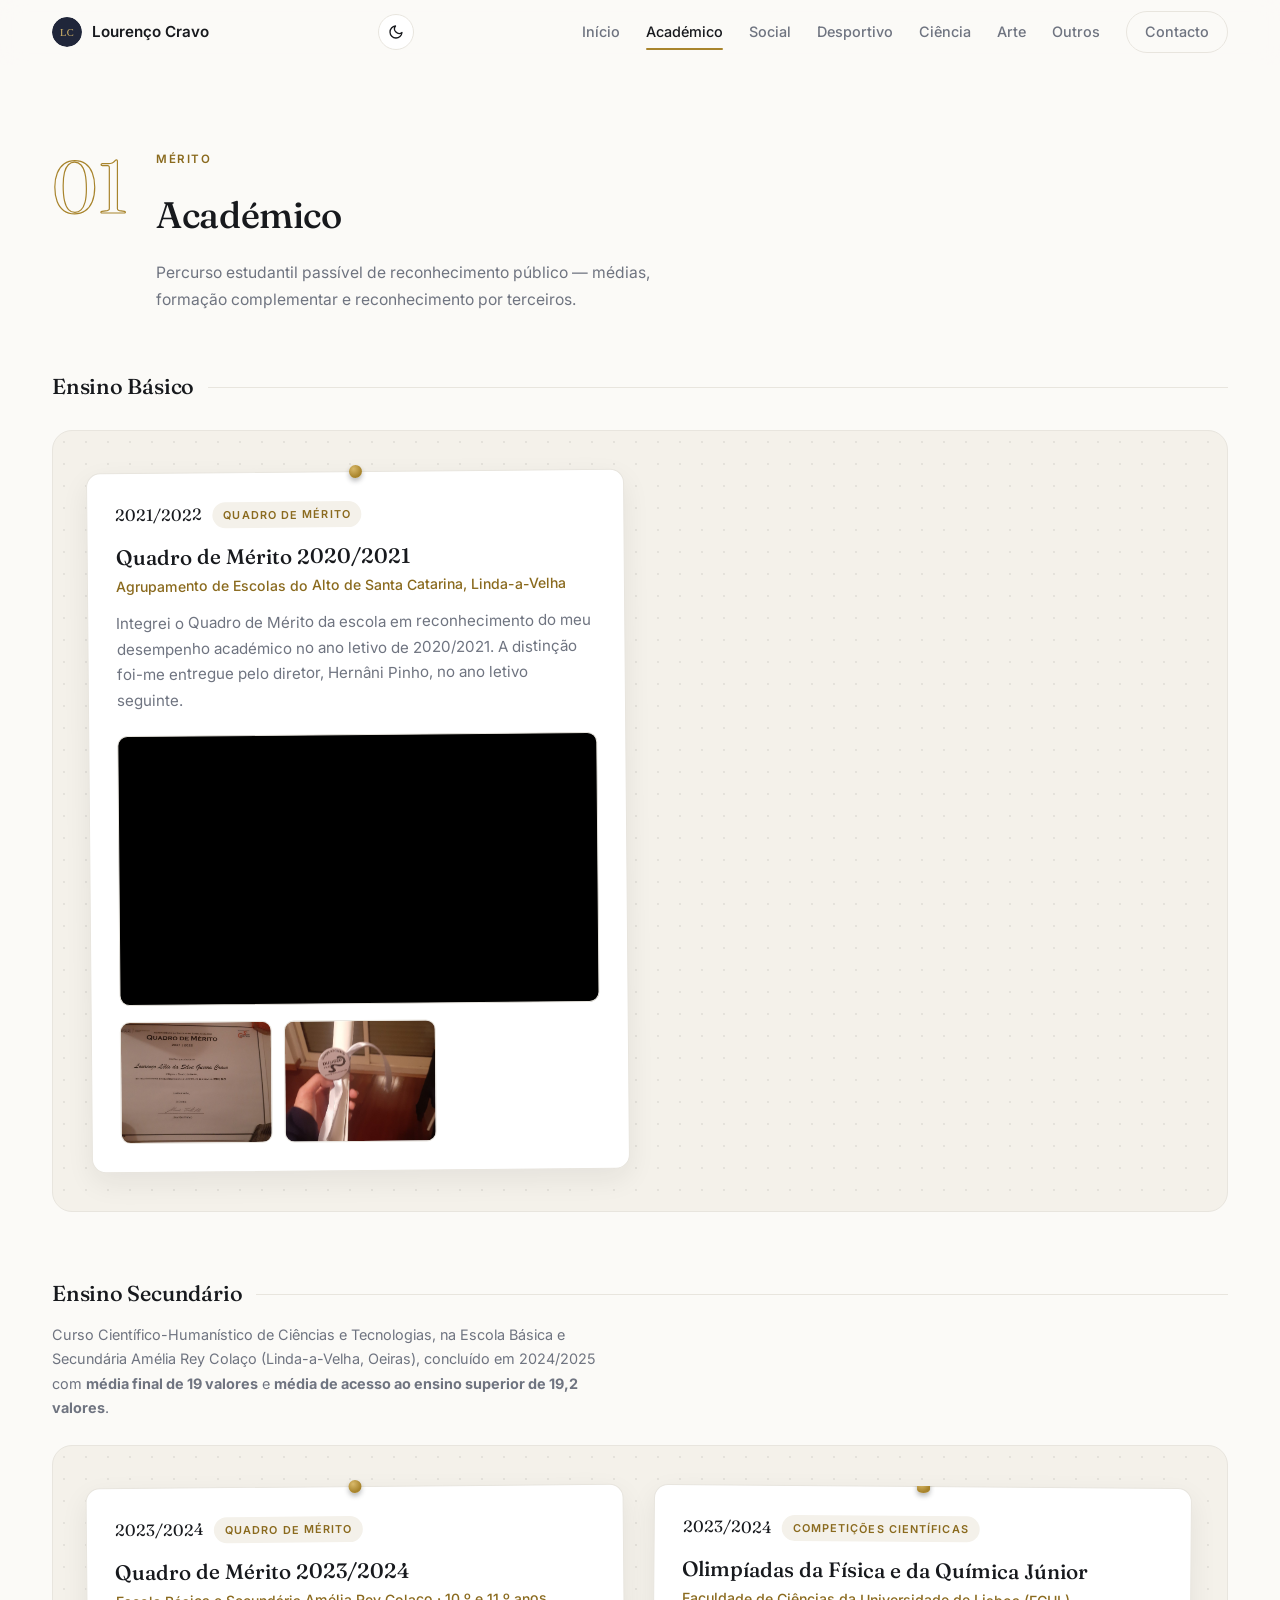
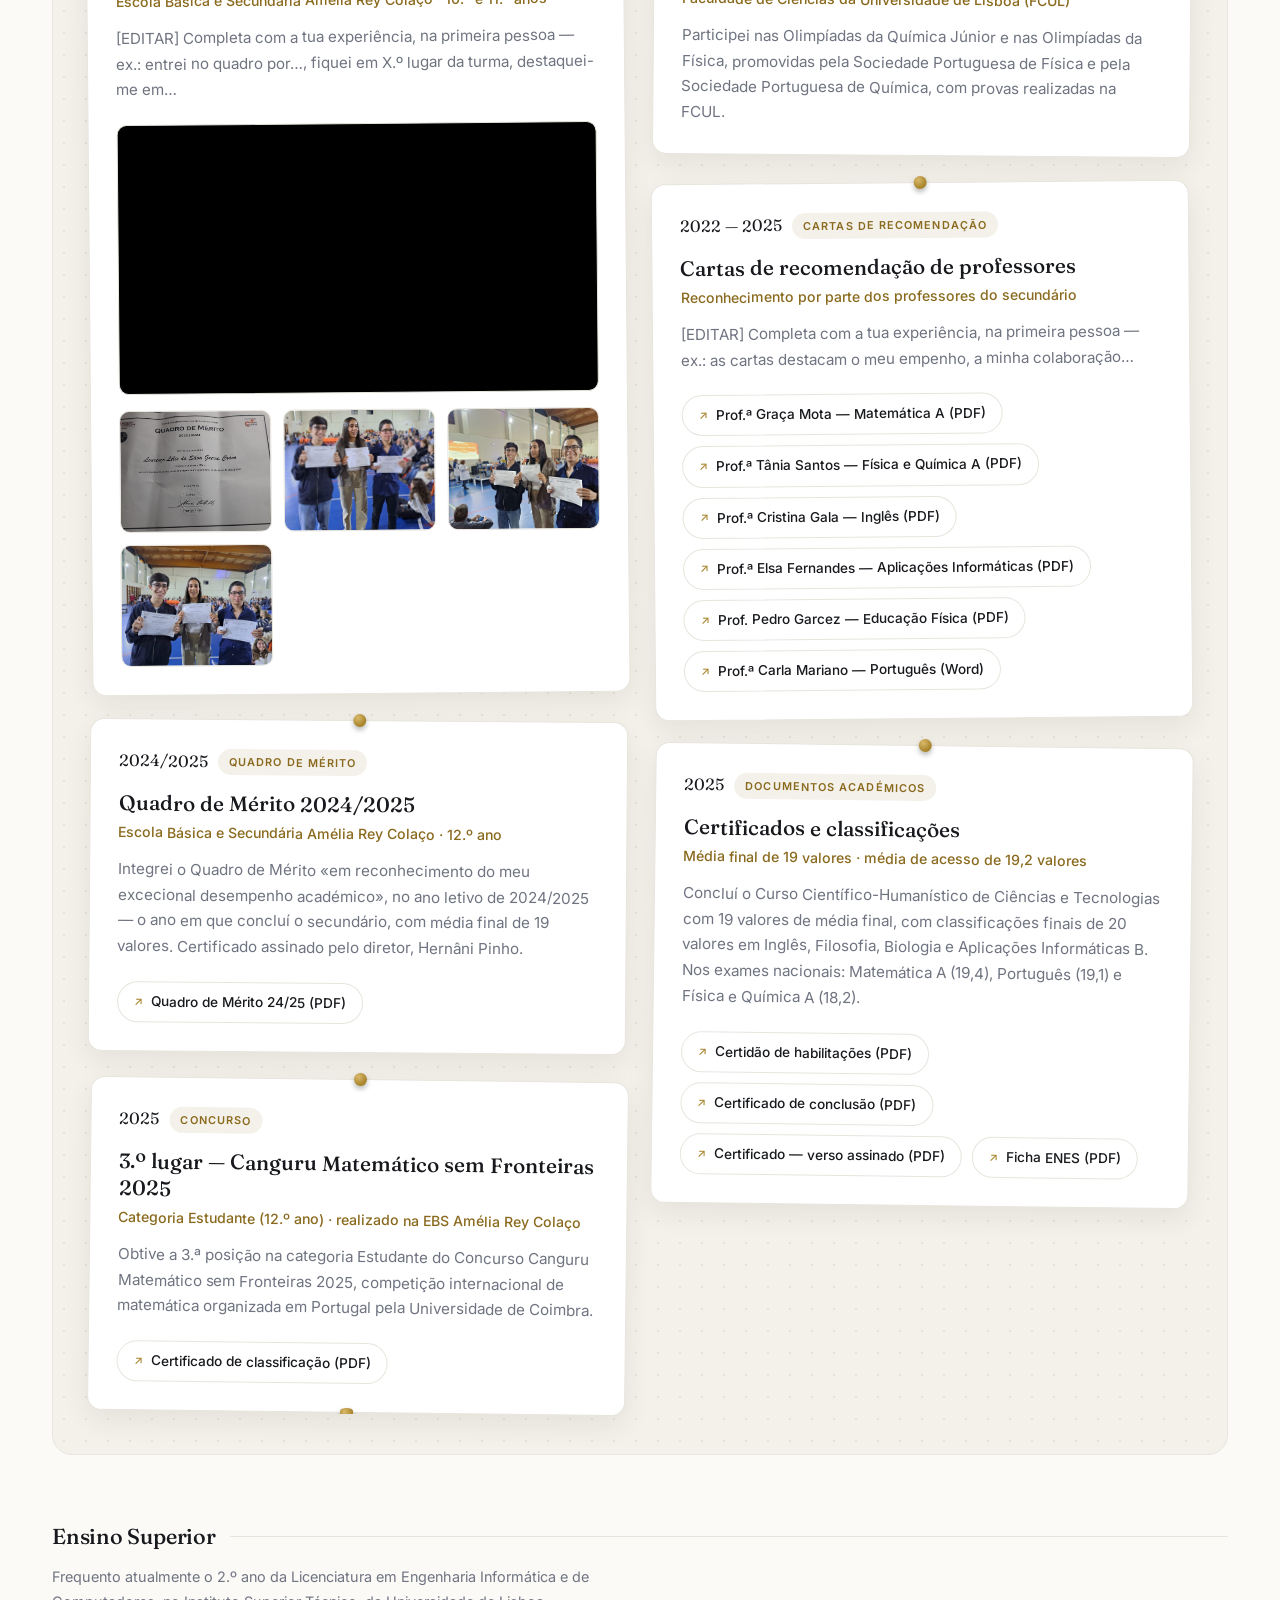
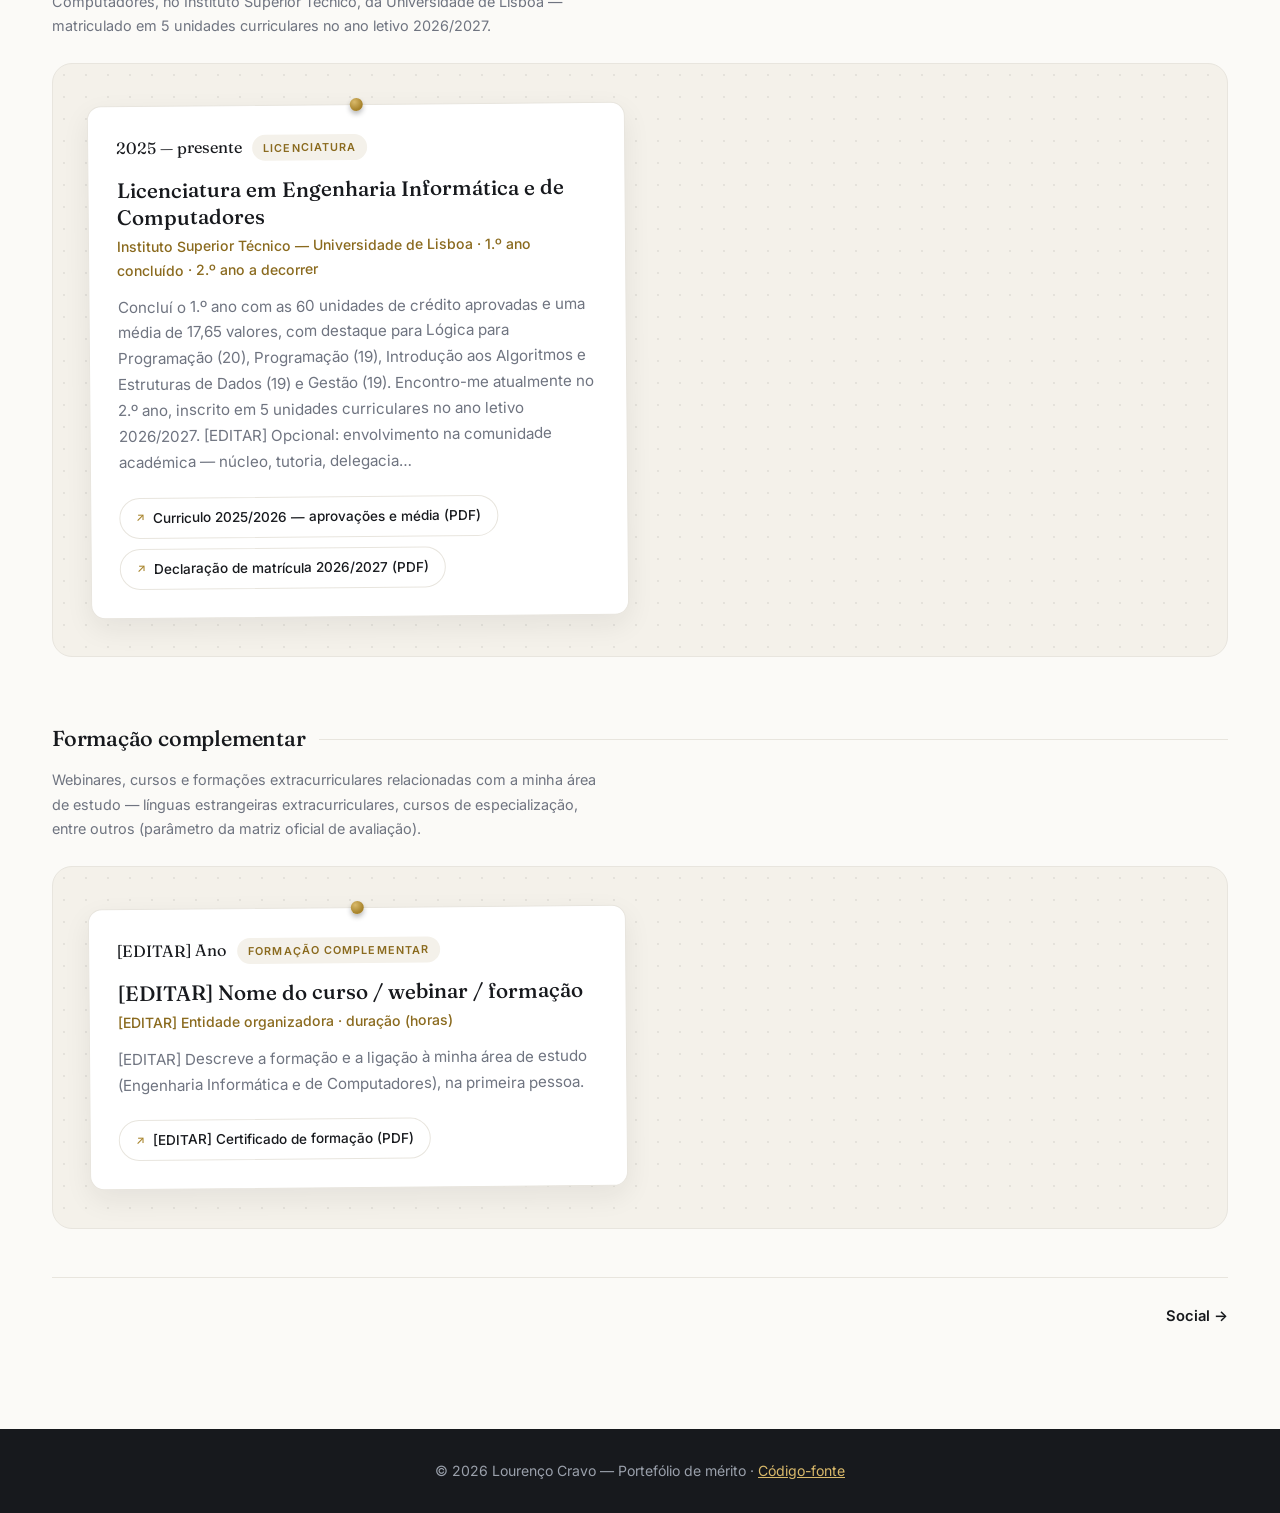
==== commit 48bf57f1: "Uniformiza o nome do agrupamento: Agrupamento de Escolas do Alto de Santa Catarina" ====
--- a/academico.html
+++ b/academico.html
@@ -68,7 +68,7 @@
             </div>
             <div class="entry-body">
               <h3>Quadro de Mérito 2020/2021</h3>
-              <p class="entry-sub">Agrupamento de Escolas de Santa Catarina, Linda-a-Velha</p>
+              <p class="entry-sub">Agrupamento de Escolas do Alto de Santa Catarina, Linda-a-Velha</p>
               <p class="entry-desc">Integrei o Quadro de Mérito da escola em reconhecimento do meu desempenho académico no ano letivo de 2020/2021. A distinção foi-me entregue pelo diretor, Hernâni Pinho, no ano letivo seguinte.</p>
               <div class="entry-media">
                 <div class="media-video">
--- a/css/style.css
+++ b/css/style.css
@@ -282,6 +282,13 @@
   background: var(--ink);
   color: #fff;
   font-size: 1.1rem;
+}
+
+/* Vídeo vertical (Vimeo — proporção real 3:4) */
+.media-video-vertical {
+  aspect-ratio: 100 / 132.78;
+  max-width: 380px;
+  margin: 0 auto;
 }
 
 /* ---------- Quadro de anúncios ---------- */
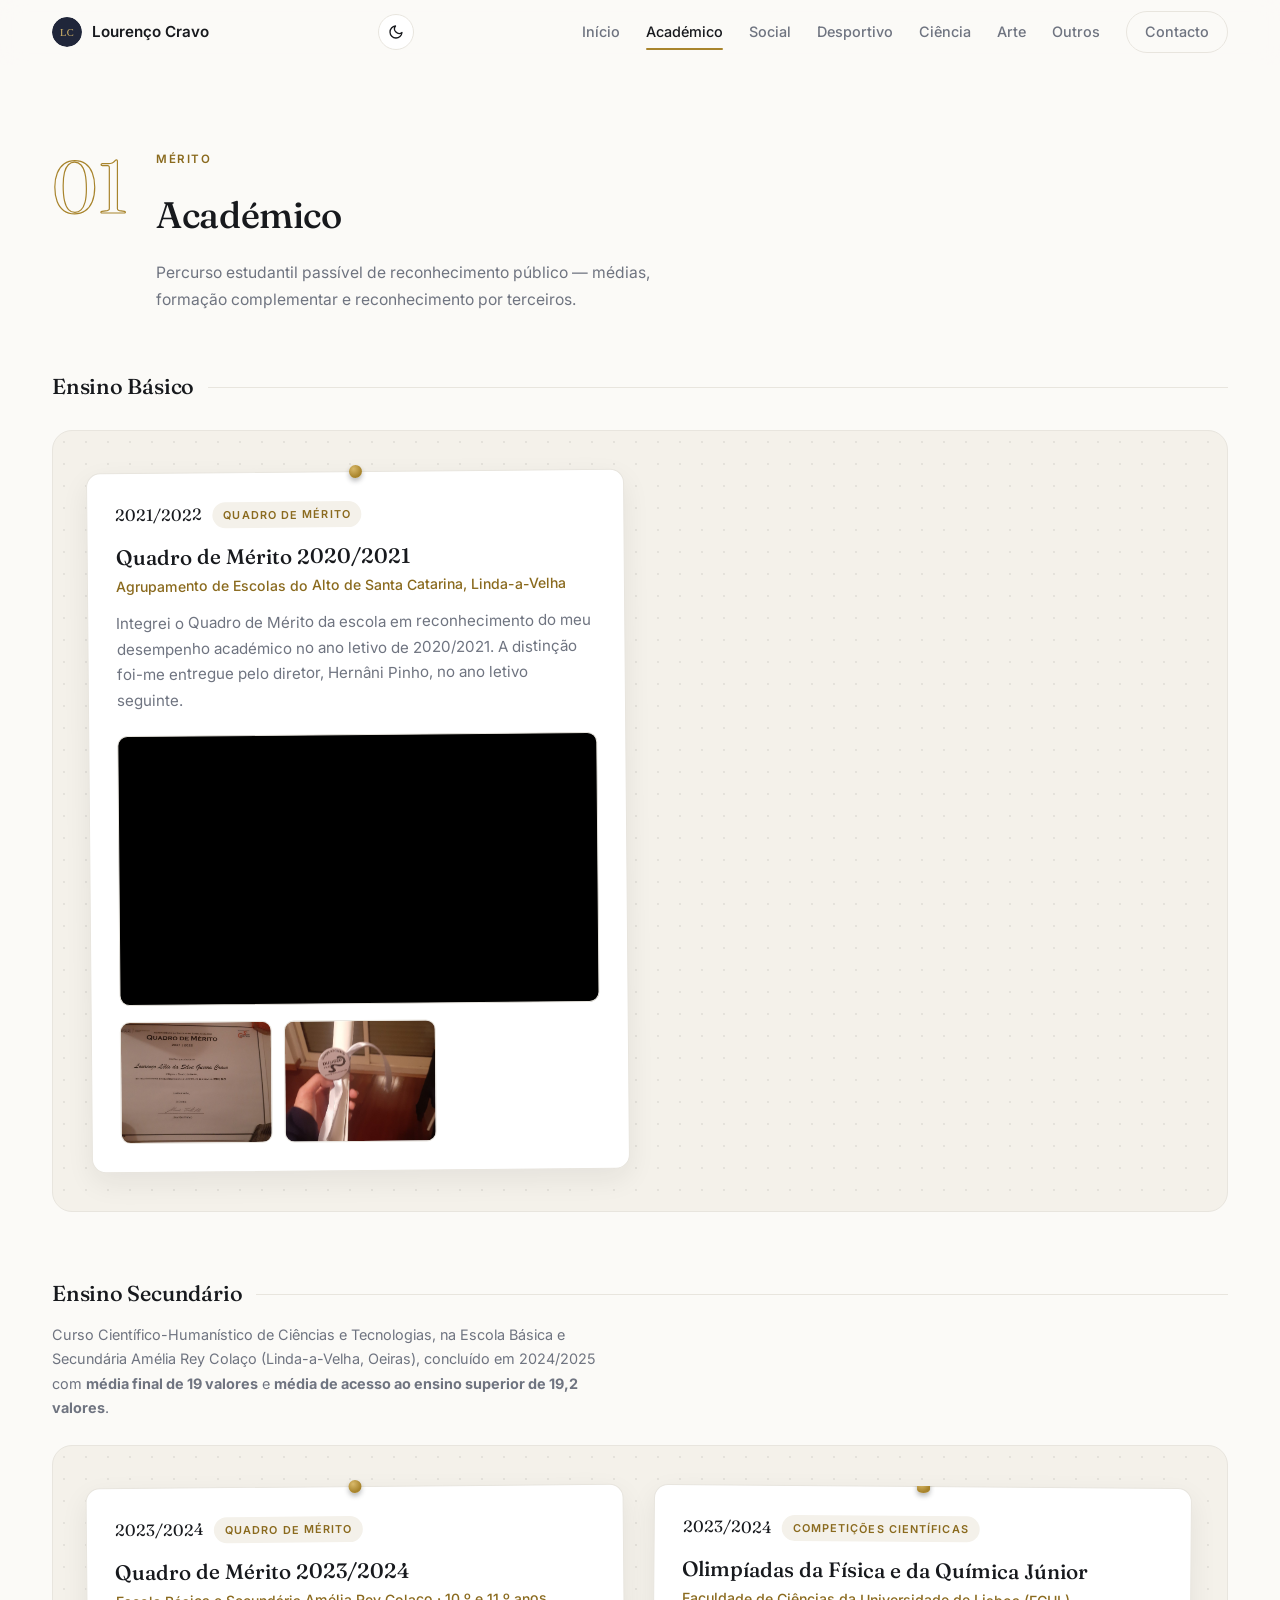
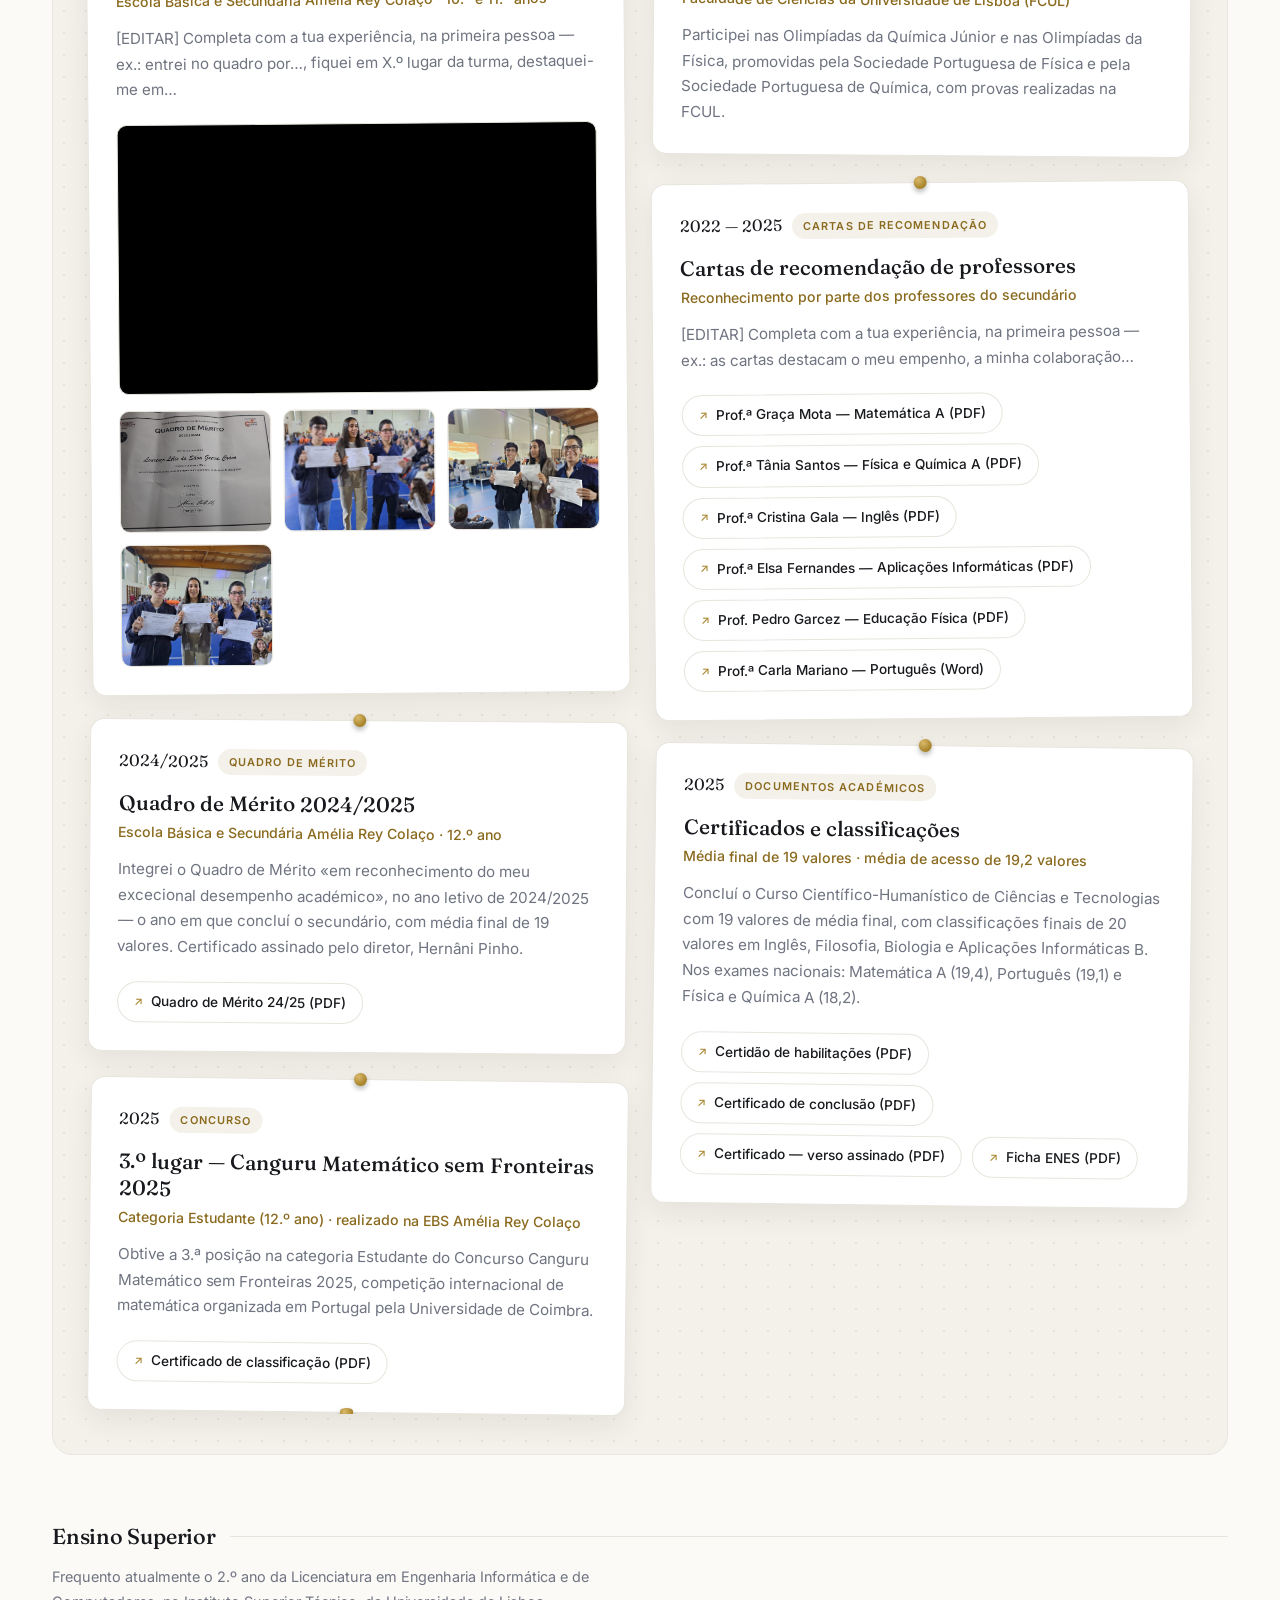
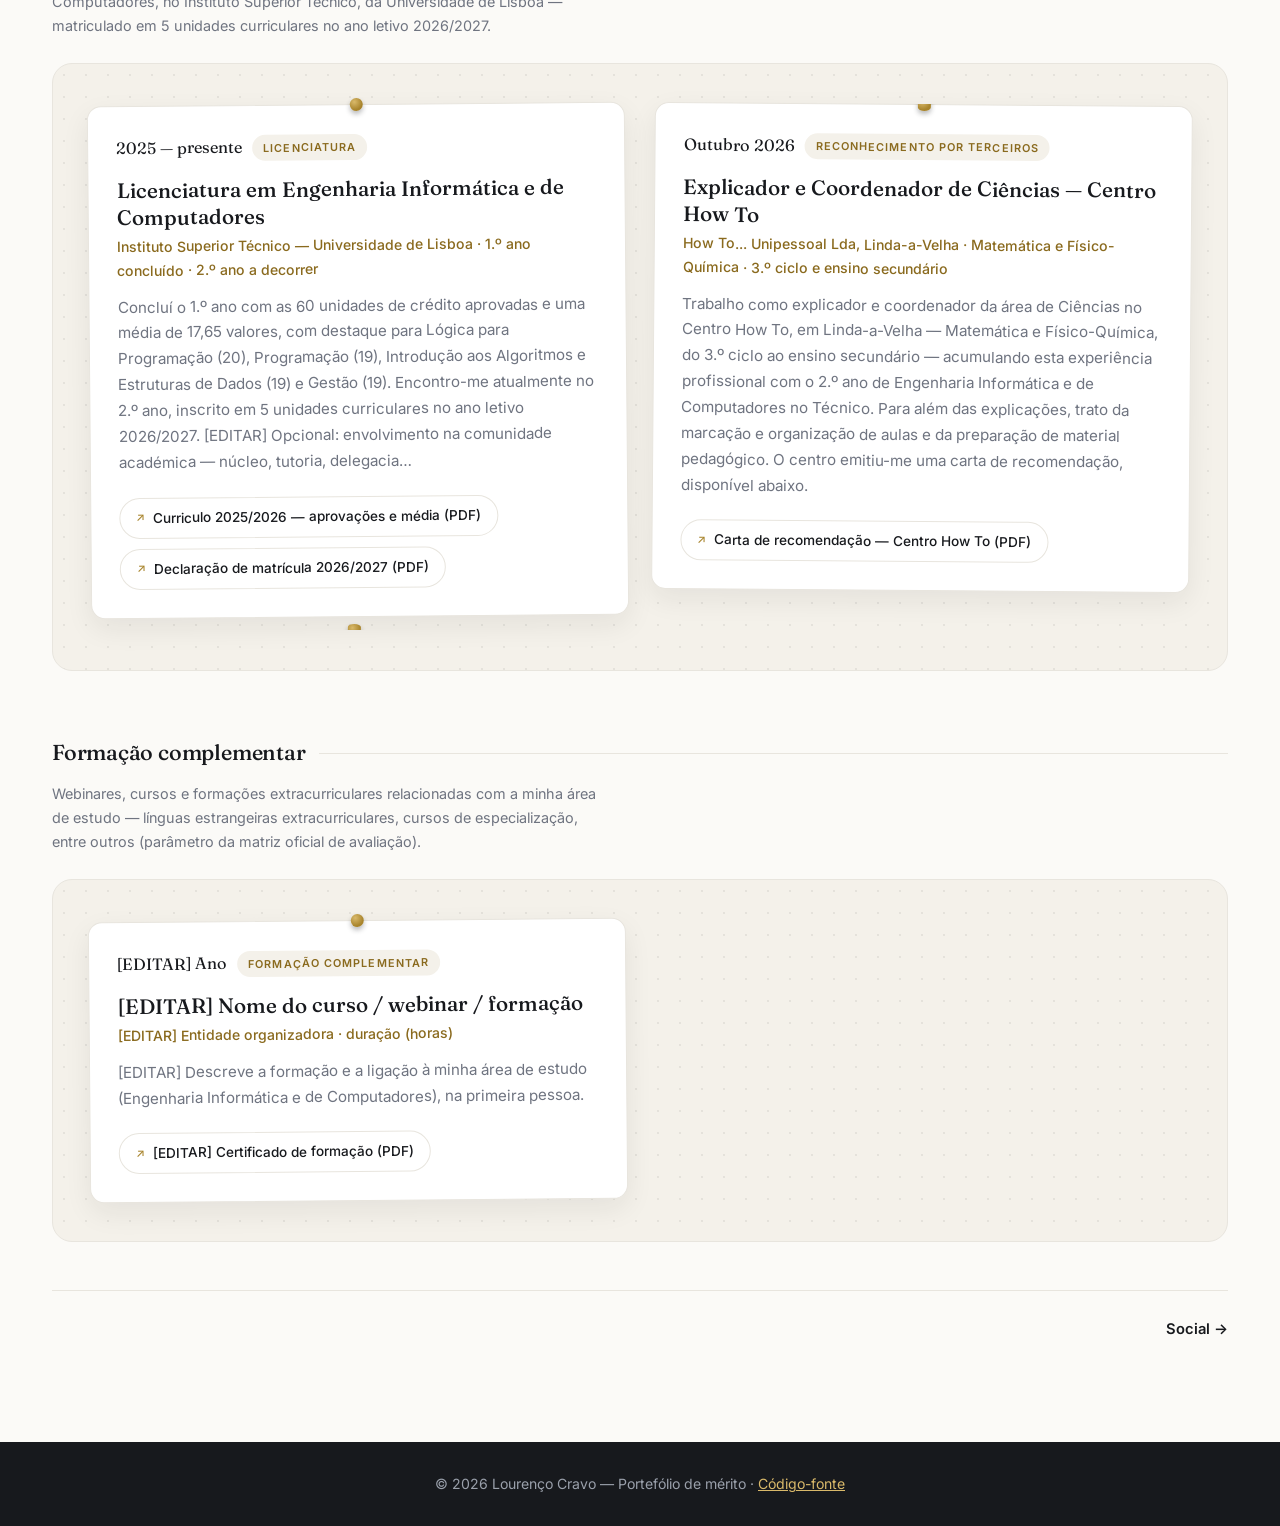
==== commit 3b618c6c: "Carta do Centro How To movida de «Outros» para o Mérito Académico (parâmetro «Reconhecimento por ter" ====
--- a/academico.html
+++ b/academico.html
@@ -233,6 +233,23 @@
               </div>
             </div>
           </article>
+
+          <article class="board-card reveal">
+            <div class="entry-meta">
+              <span class="entry-year">Outubro 2026</span>
+              <span class="entry-tag">Reconhecimento por terceiros</span>
+            </div>
+            <div class="entry-body">
+              <h3>Explicador e Coordenador de Ciências — Centro How To</h3>
+              <p class="entry-sub">How To... Unipessoal Lda, Linda-a-Velha · Matemática e Físico-Química · 3.º ciclo e ensino secundário</p>
+              <p class="entry-desc">Trabalho como explicador e coordenador da área de Ciências no Centro How To, em Linda-a-Velha — Matemática e Físico-Química, do 3.º ciclo ao ensino secundário — acumulando esta experiência profissional com o 2.º ano de Engenharia Informática e de Computadores no Técnico. Para além das explicações, trato da marcação e organização de aulas e da preparação de material pedagógico. O centro emitiu-me uma carta de recomendação, disponível abaixo.</p>
+              <div class="entry-media">
+                <div class="media-docs">
+                  <a class="doc-chip" href="assets/docs/academico/carta-recomendacao-centro-how-to.pdf" target="_blank" rel="noopener">Carta de recomendação — Centro How To (PDF)</a>
+                </div>
+              </div>
+            </div>
+          </article>
         </div>
       </div>
 
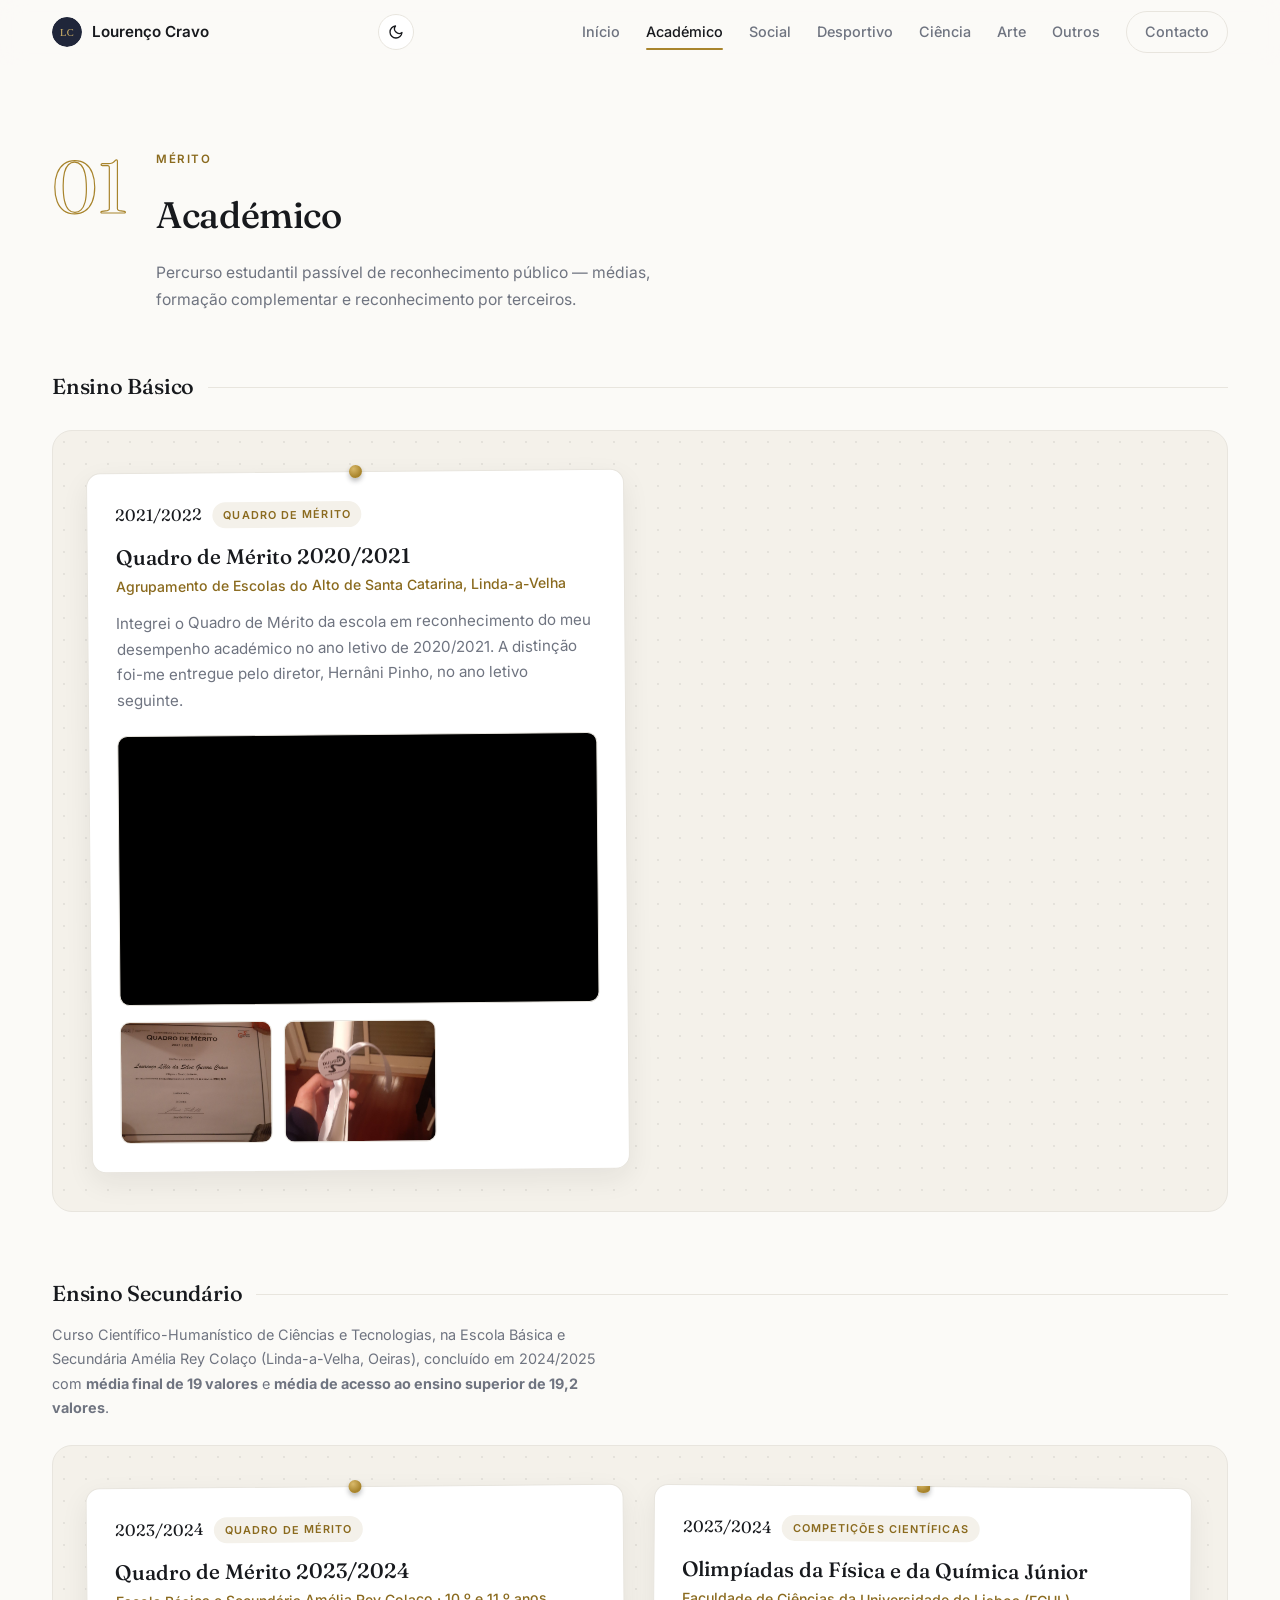
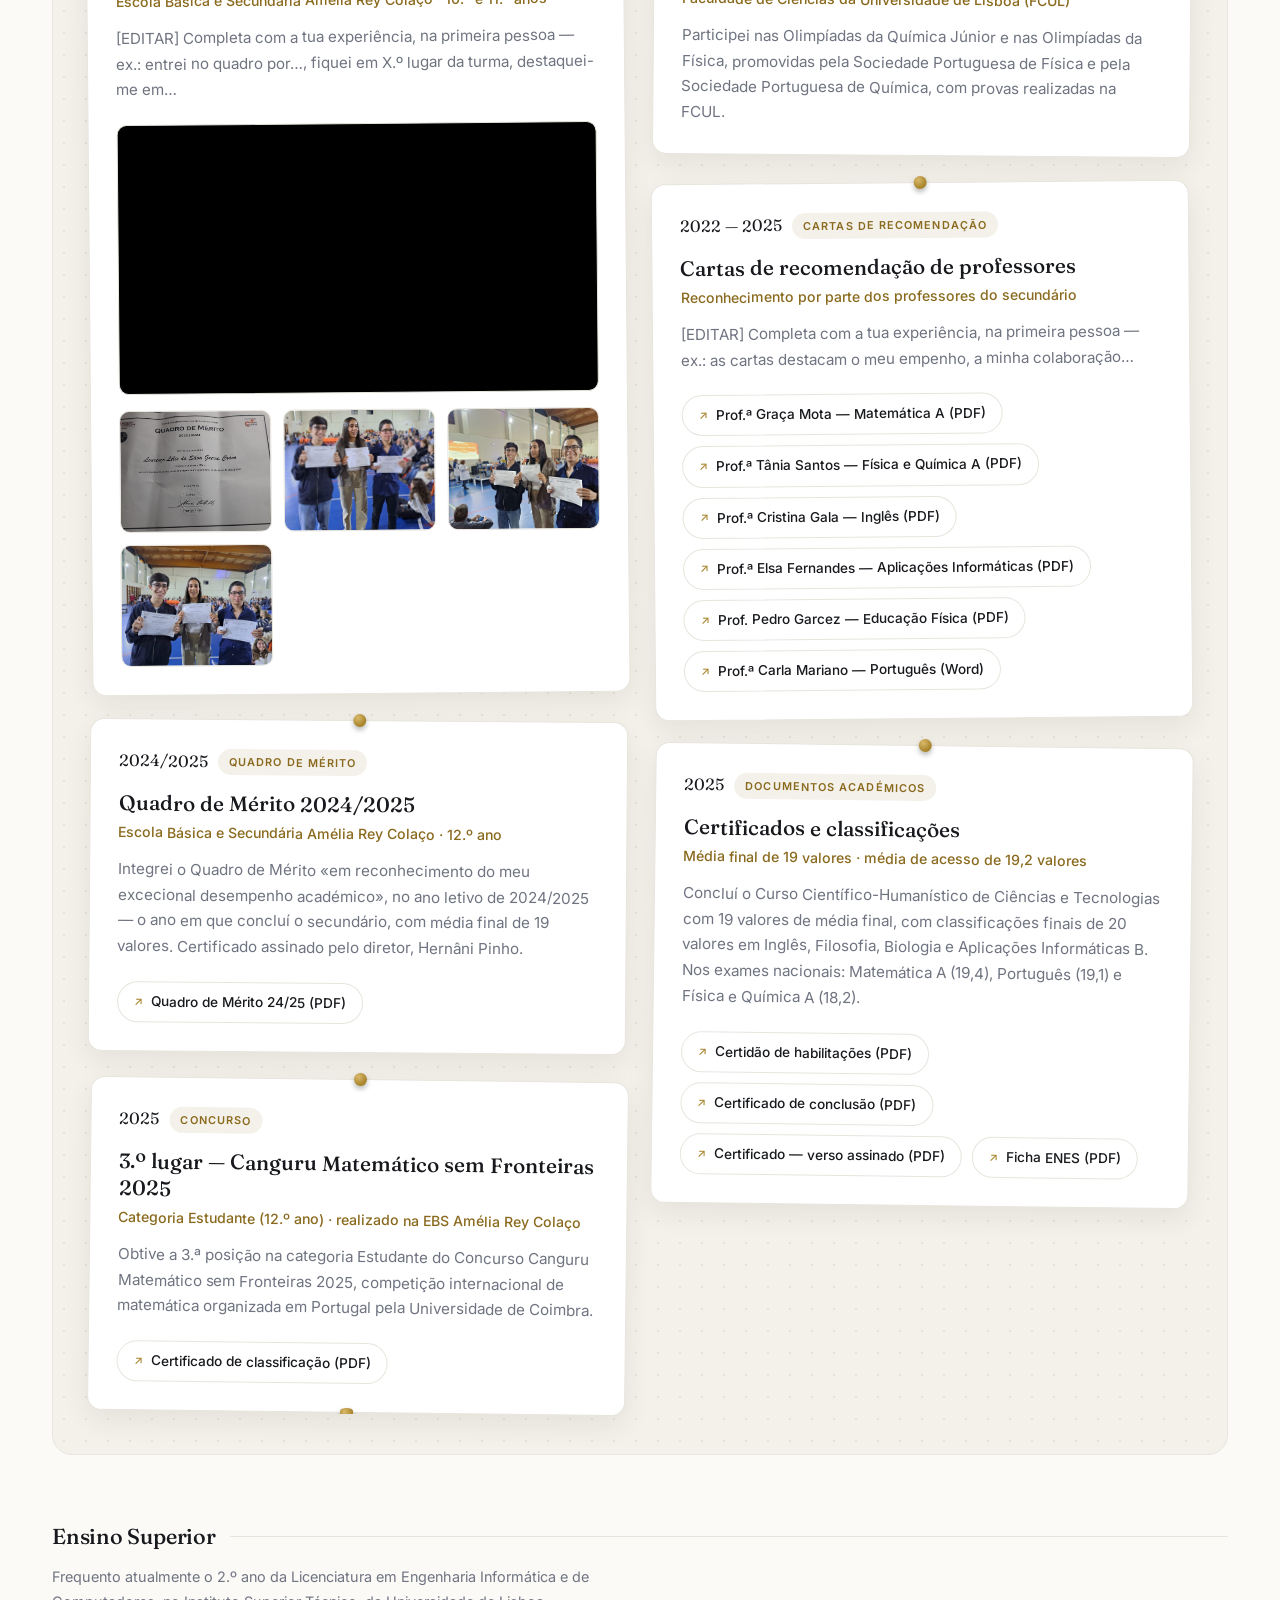
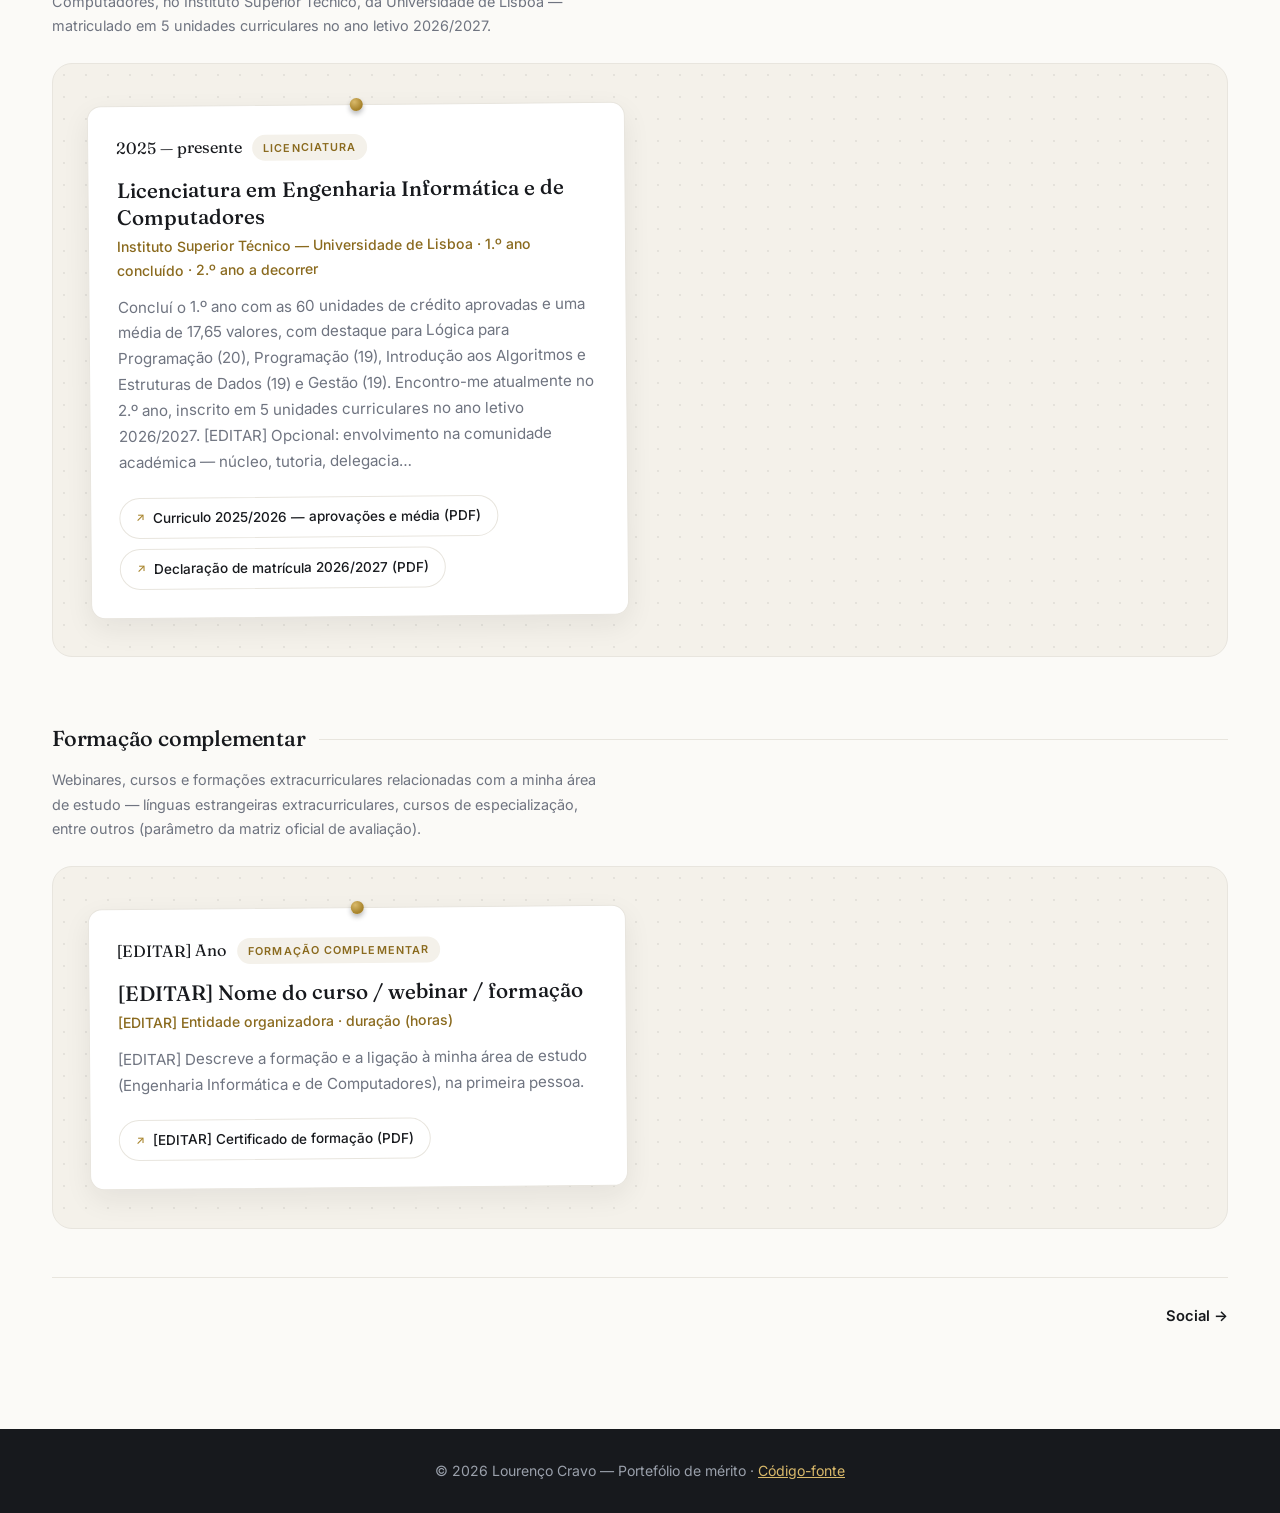
==== commit c05b9a8d: "Centro How To movido para o Mérito Social (apoio à comunidade) — a linguagem da carta é eminentement" ====
--- a/academico.html
+++ b/academico.html
@@ -233,23 +233,6 @@
               </div>
             </div>
           </article>
-
-          <article class="board-card reveal">
-            <div class="entry-meta">
-              <span class="entry-year">Outubro 2026</span>
-              <span class="entry-tag">Reconhecimento por terceiros</span>
-            </div>
-            <div class="entry-body">
-              <h3>Explicador e Coordenador de Ciências — Centro How To</h3>
-              <p class="entry-sub">How To... Unipessoal Lda, Linda-a-Velha · Matemática e Físico-Química · 3.º ciclo e ensino secundário</p>
-              <p class="entry-desc">Trabalho como explicador e coordenador da área de Ciências no Centro How To, em Linda-a-Velha — Matemática e Físico-Química, do 3.º ciclo ao ensino secundário — acumulando esta experiência profissional com o 2.º ano de Engenharia Informática e de Computadores no Técnico. Para além das explicações, trato da marcação e organização de aulas e da preparação de material pedagógico. O centro emitiu-me uma carta de recomendação, disponível abaixo.</p>
-              <div class="entry-media">
-                <div class="media-docs">
-                  <a class="doc-chip" href="assets/docs/academico/carta-recomendacao-centro-how-to.pdf" target="_blank" rel="noopener">Carta de recomendação — Centro How To (PDF)</a>
-                </div>
-              </div>
-            </div>
-          </article>
         </div>
       </div>
 
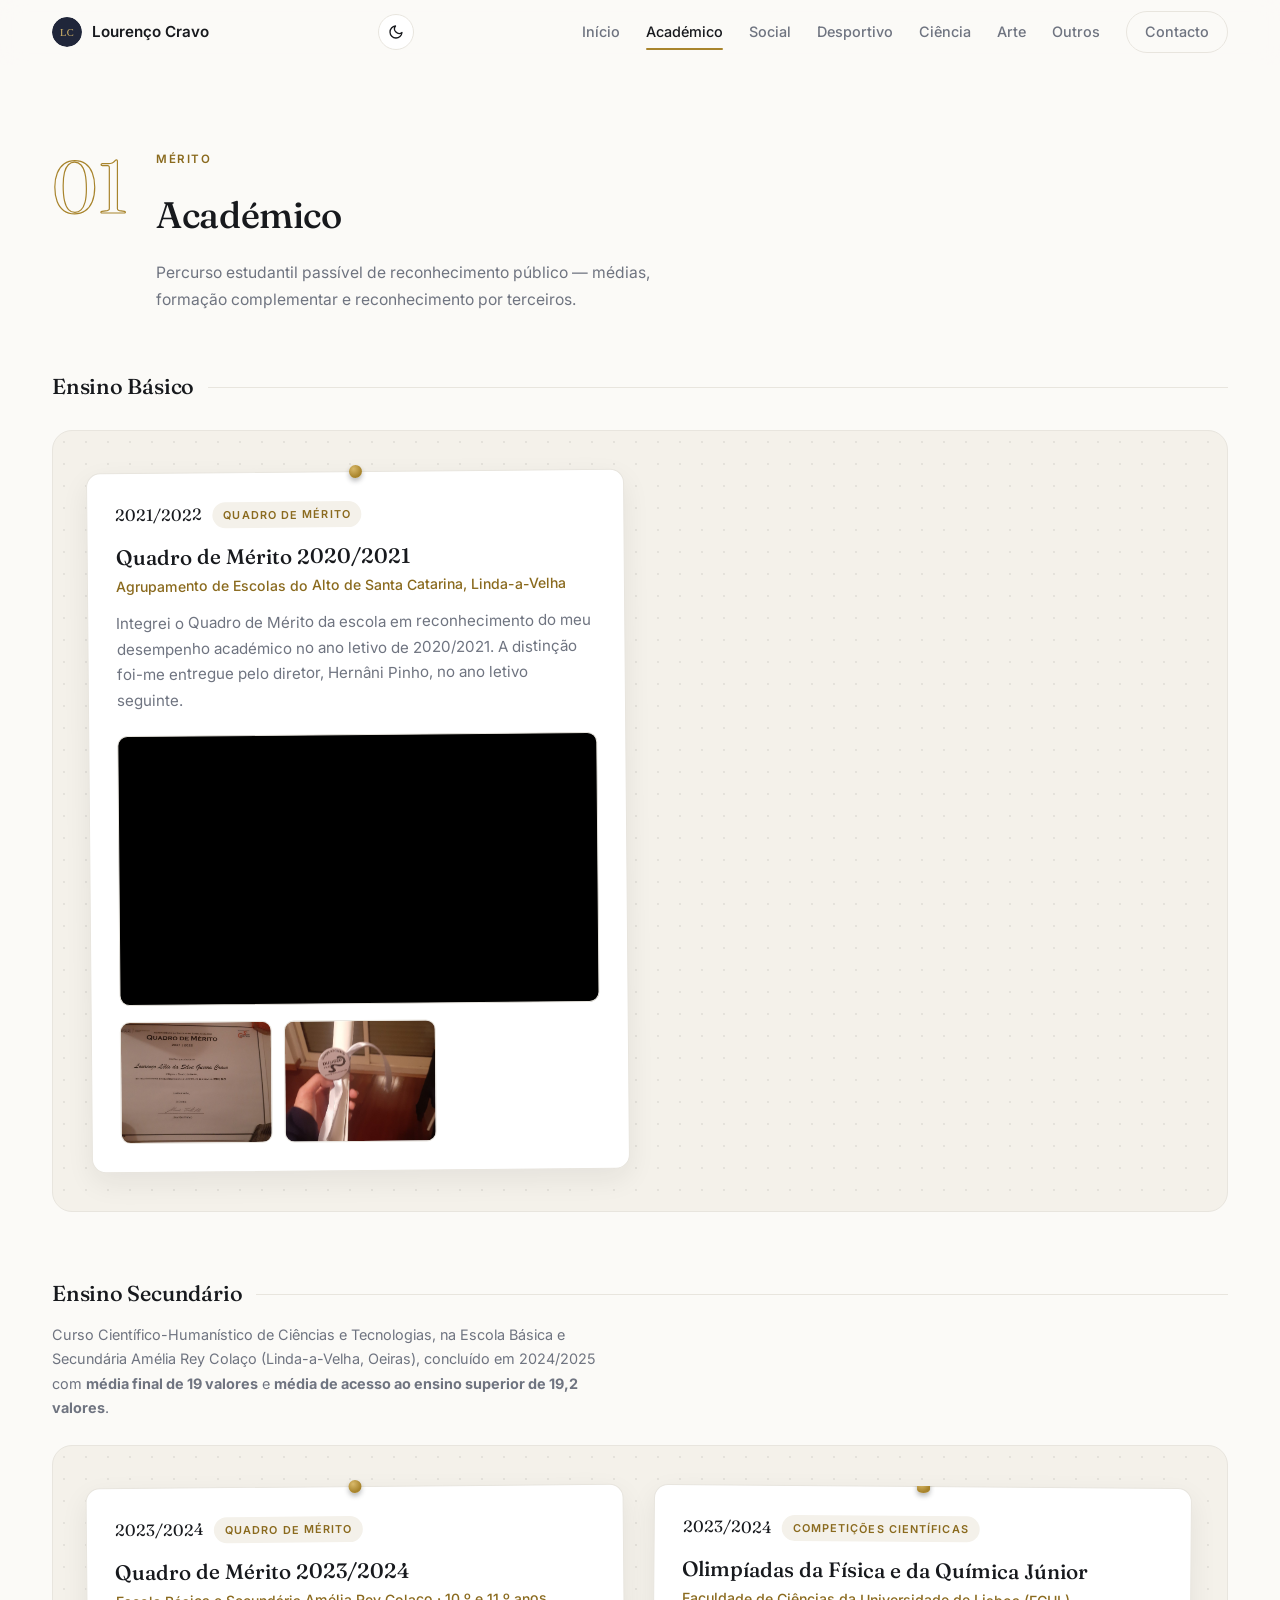
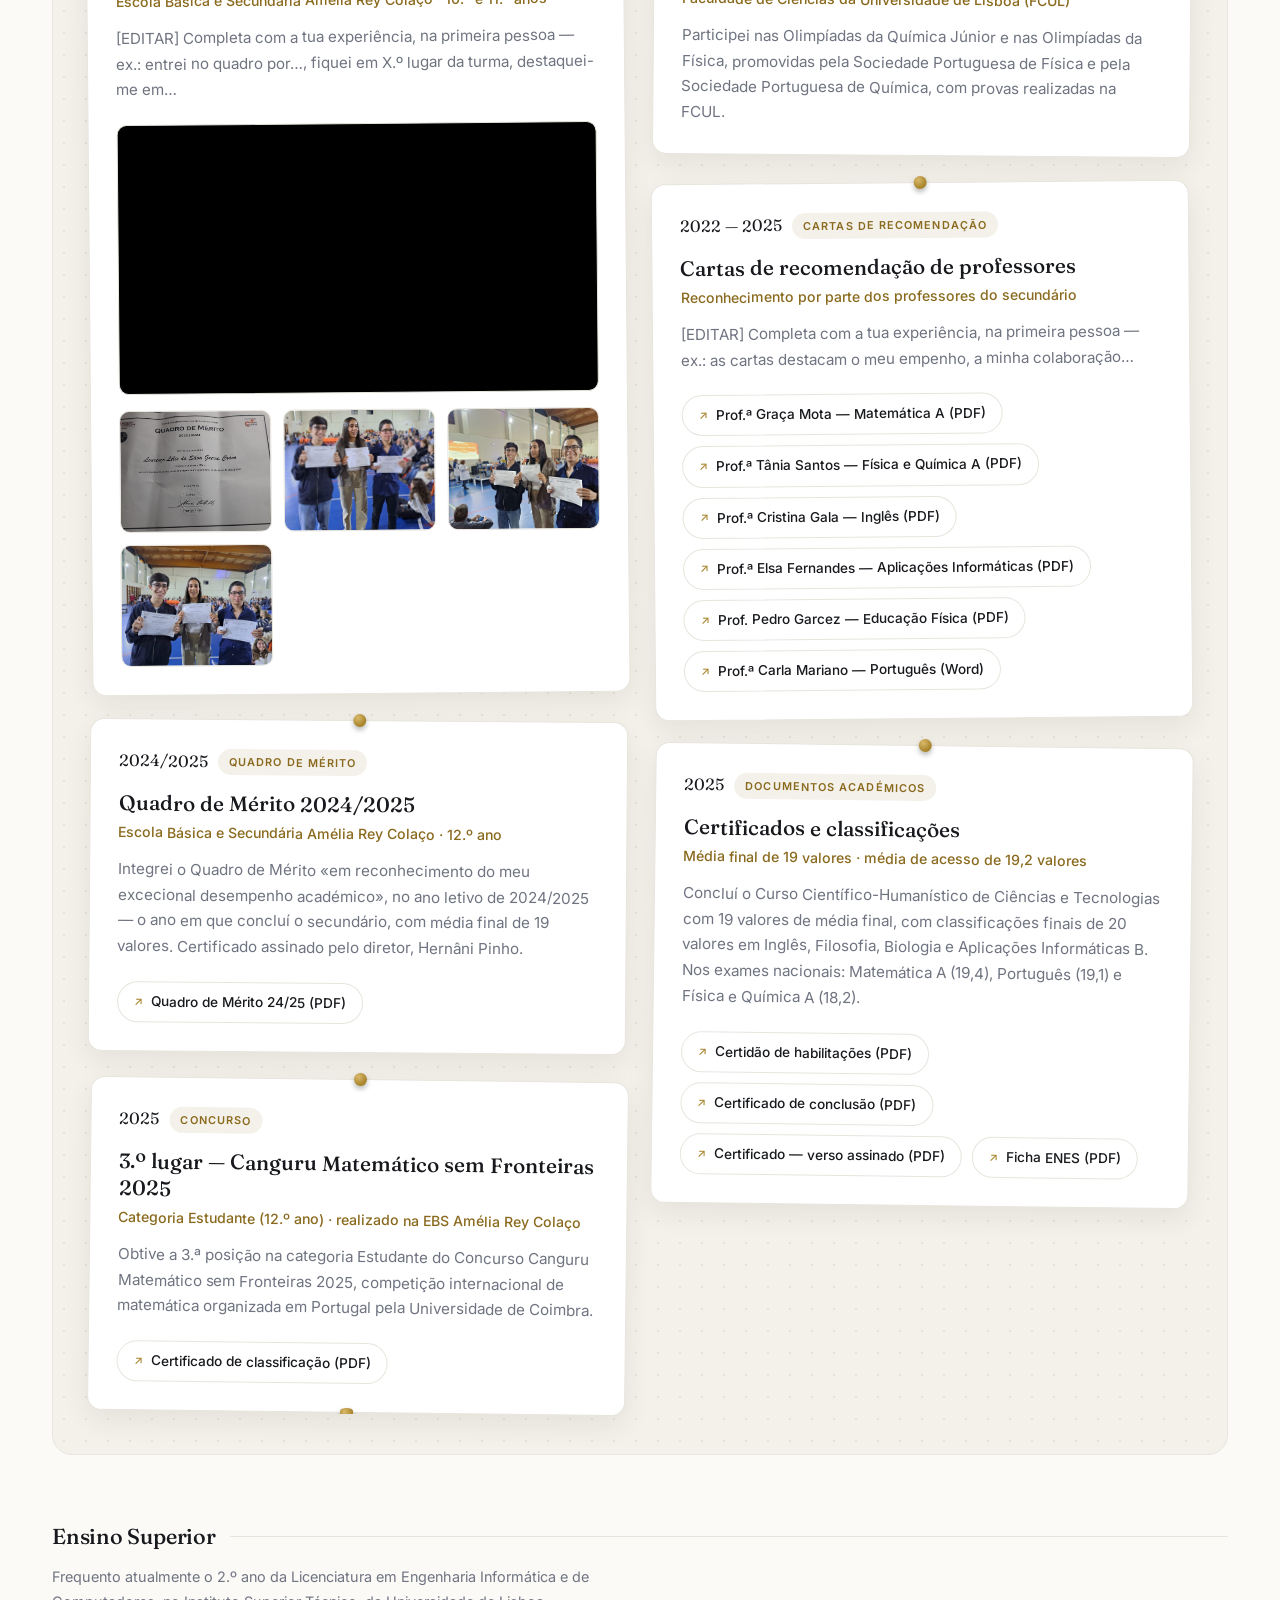
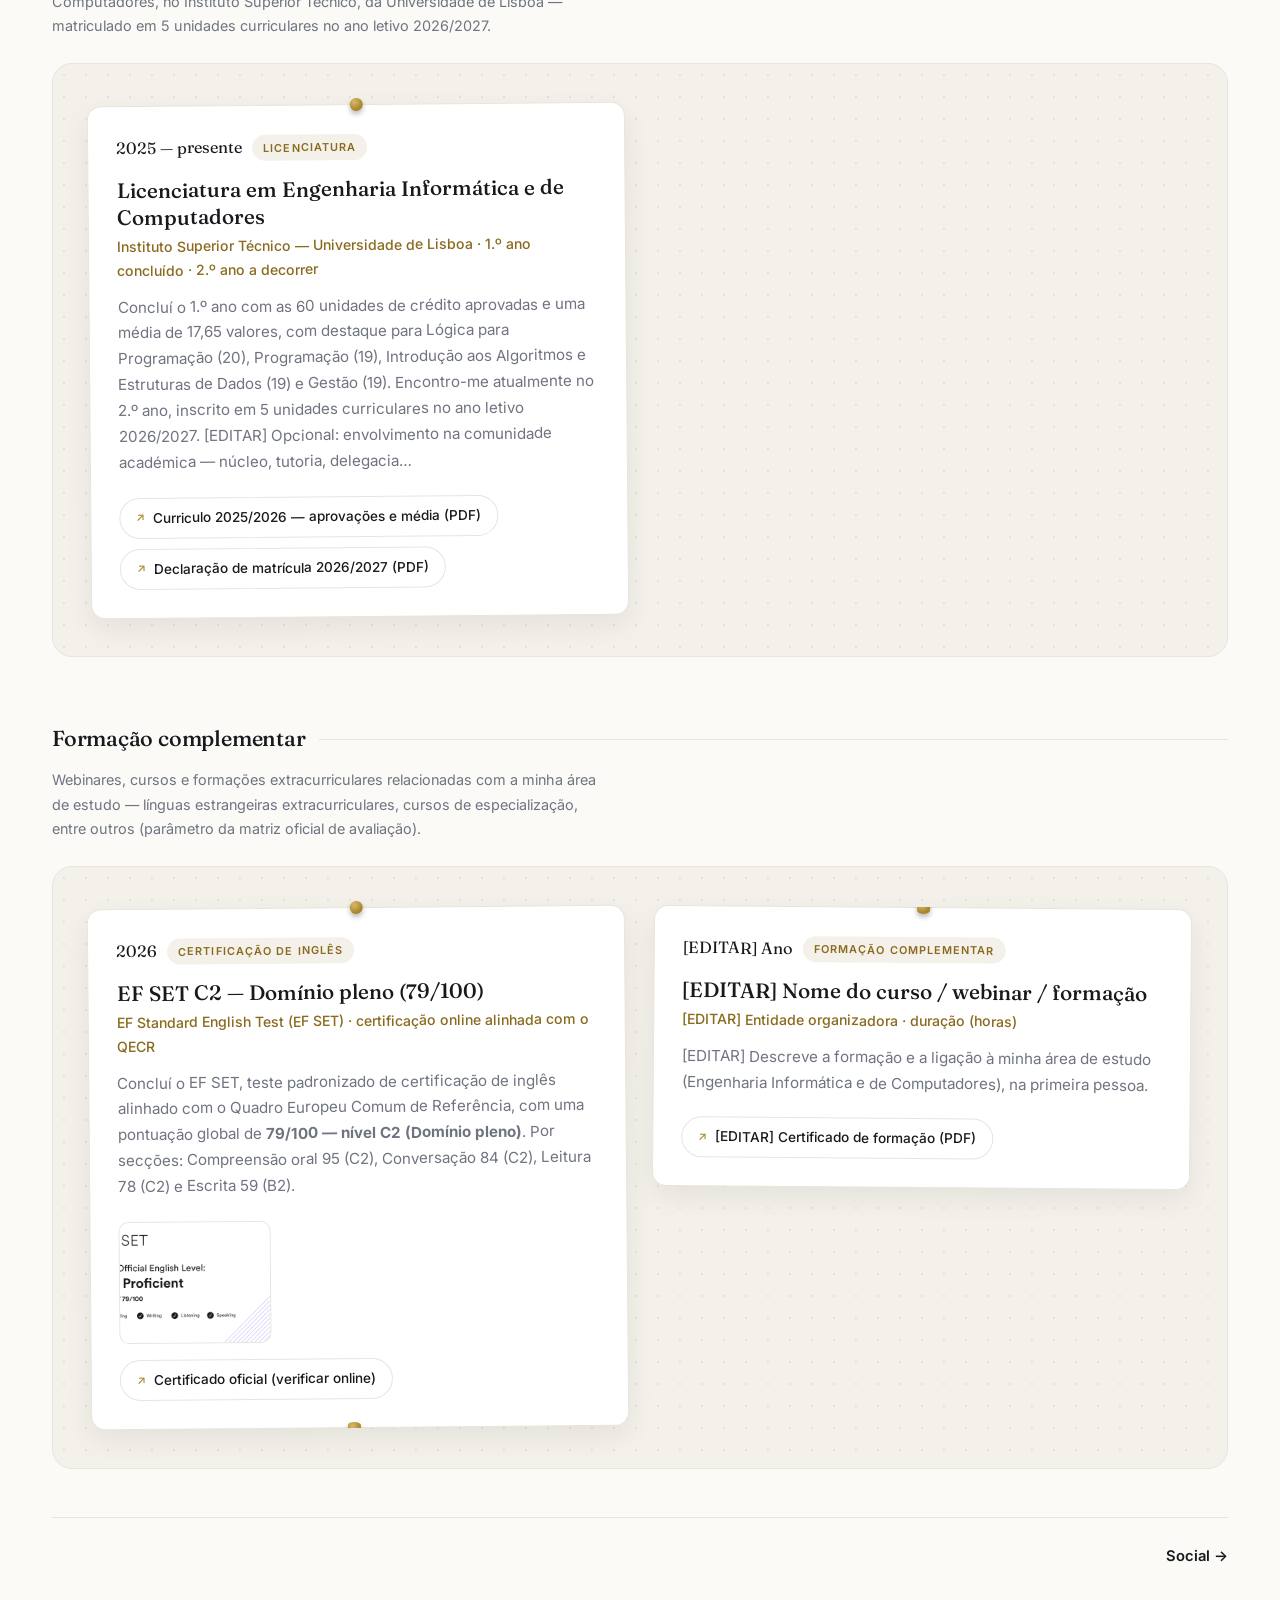
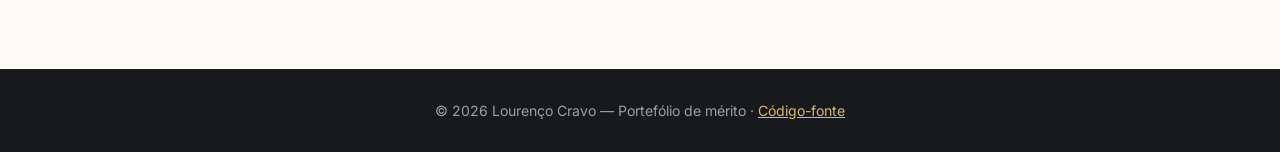
==== commit 617ad865: "Adiciona certificação EF SET C2 (79/100) à formação complementar académica" ====
--- a/academico.html
+++ b/academico.html
@@ -246,6 +246,26 @@
         <div class="board">
           <article class="board-card reveal">
             <div class="entry-meta">
+              <span class="entry-year">2026</span>
+              <span class="entry-tag">Certificação de inglês</span>
+            </div>
+            <div class="entry-body">
+              <h3>EF SET C2 — Domínio pleno (79/100)</h3>
+              <p class="entry-sub">EF Standard English Test (EF SET) · certificação online alinhada com o QECR</p>
+              <p class="entry-desc">Concluí o EF SET, teste padronizado de certificação de inglês alinhado com o Quadro Europeu Comum de Referência, com uma pontuação global de <strong>79/100 — nível C2 (Domínio pleno)</strong>. Por secções: Compreensão oral 95 (C2), Conversação 84 (C2), Leitura 78 (C2) e Escrita 59 (B2).</p>
+              <div class="entry-media">
+                <div class="media-photos">
+                  <figure class="photo-thumb"><img src="assets/img/academico/efset-c2-79.jpg" alt="Certificado EF SET — nível C2 Proficient, 79/100"></figure>
+                </div>
+                <div class="media-docs">
+                  <a class="doc-chip" href="https://cert.efset.org/pt/kaXqU2" target="_blank" rel="noopener">Certificado oficial (verificar online)</a>
+                </div>
+              </div>
+            </div>
+          </article>
+
+          <article class="board-card reveal">
+            <div class="entry-meta">
               <span class="entry-year">[EDITAR] Ano</span>
               <span class="entry-tag">Formação complementar</span>
             </div>
